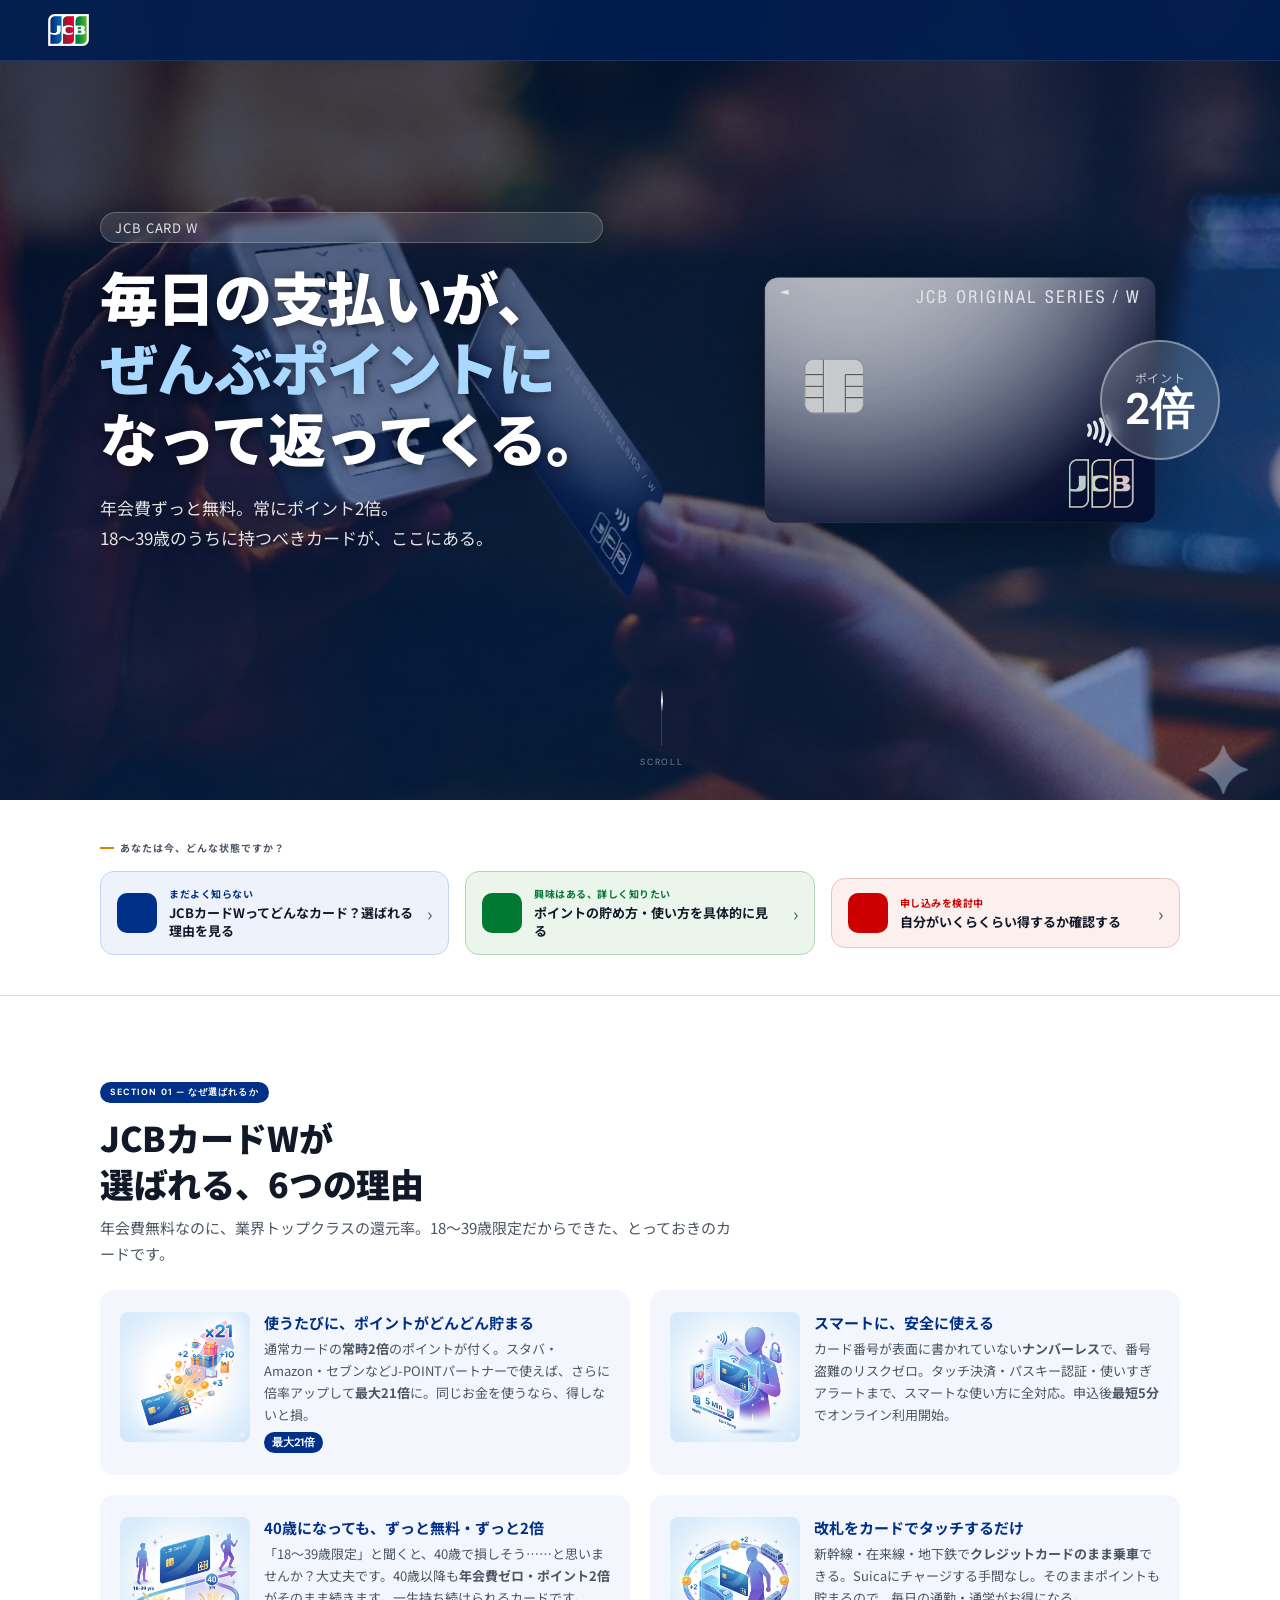
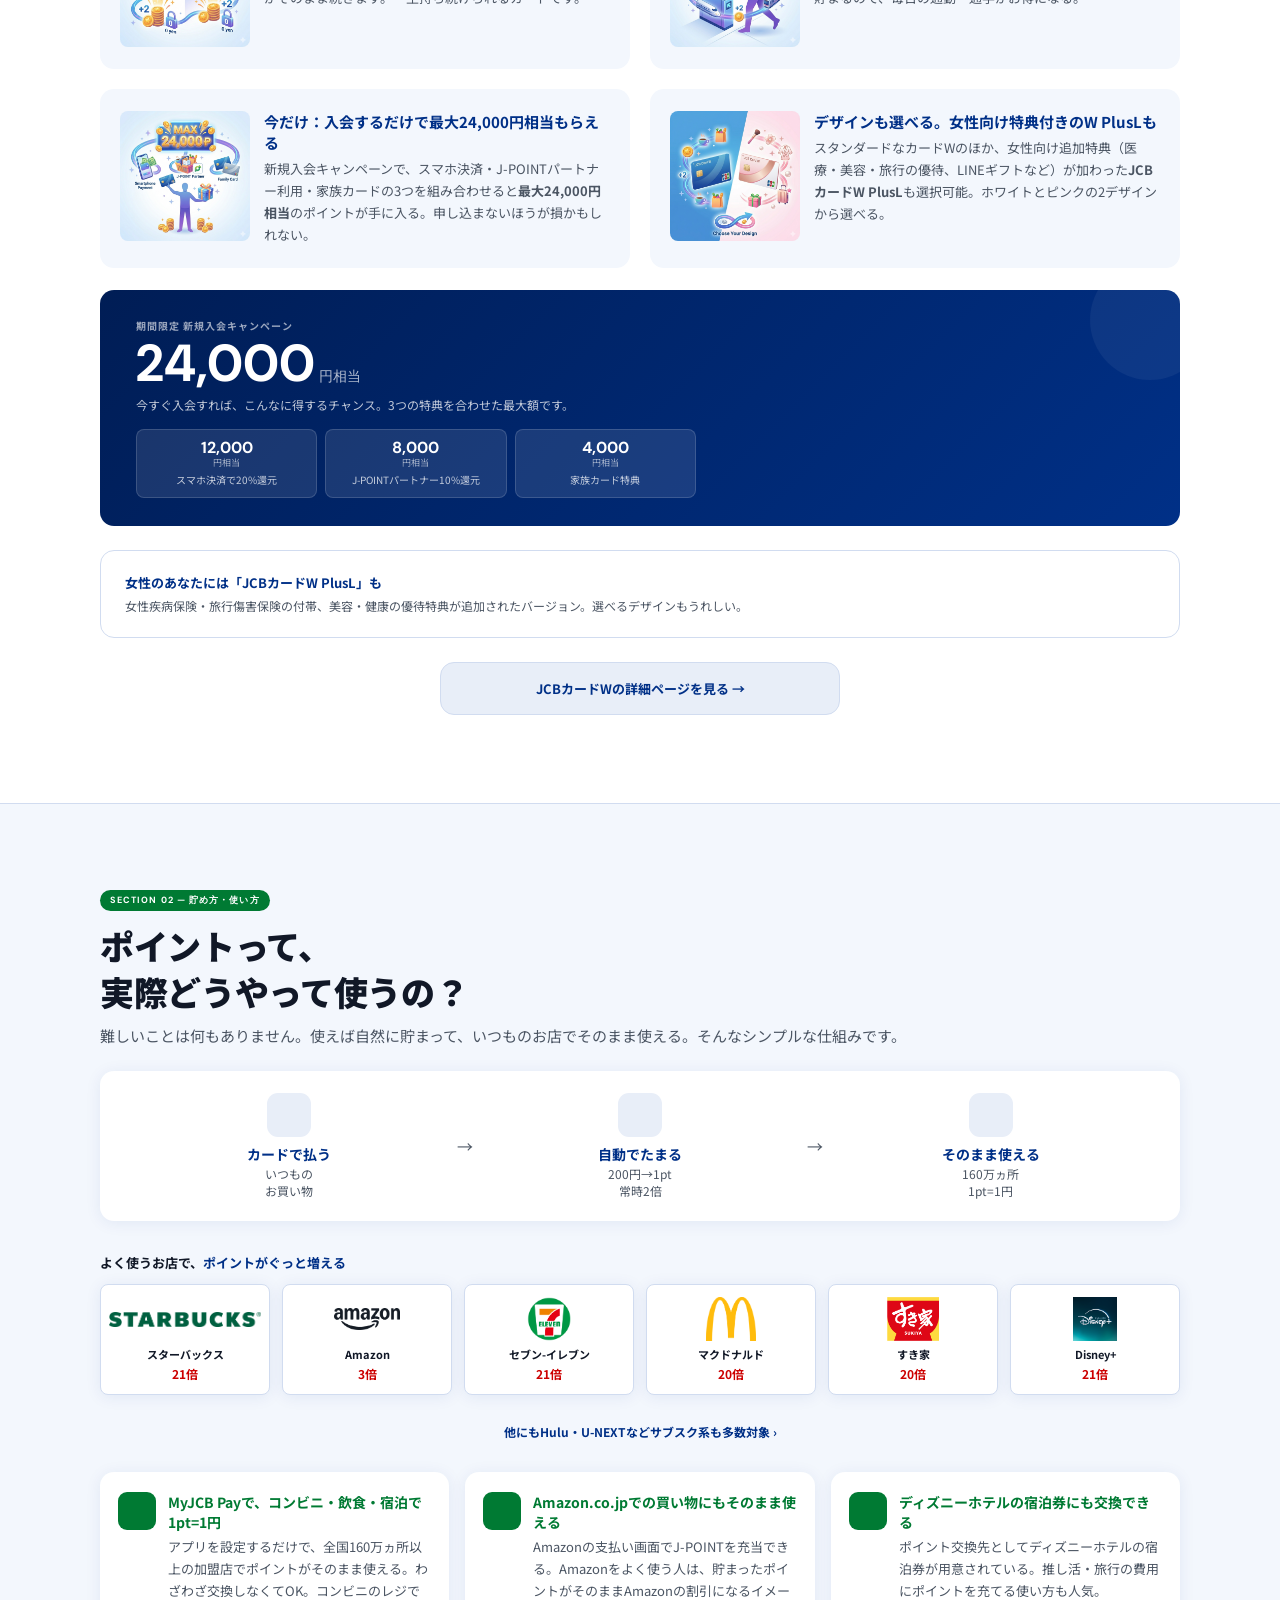
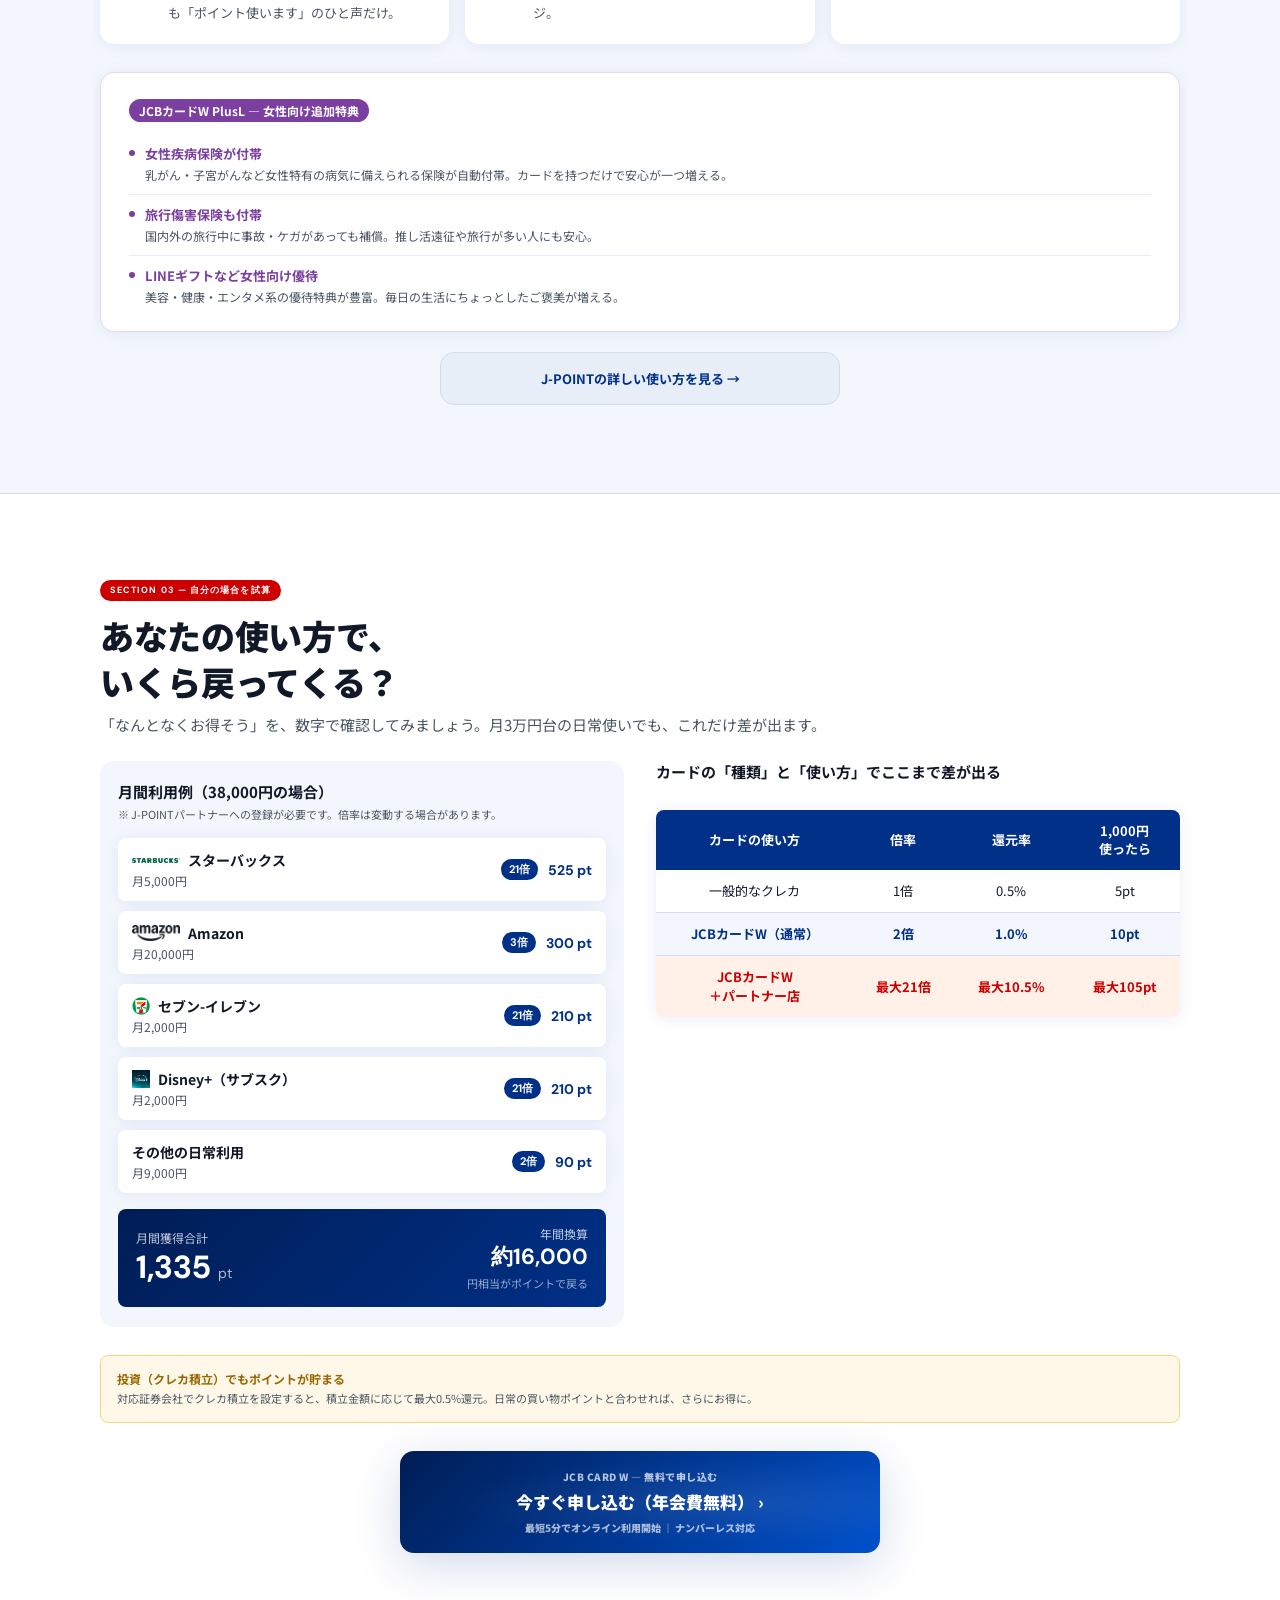
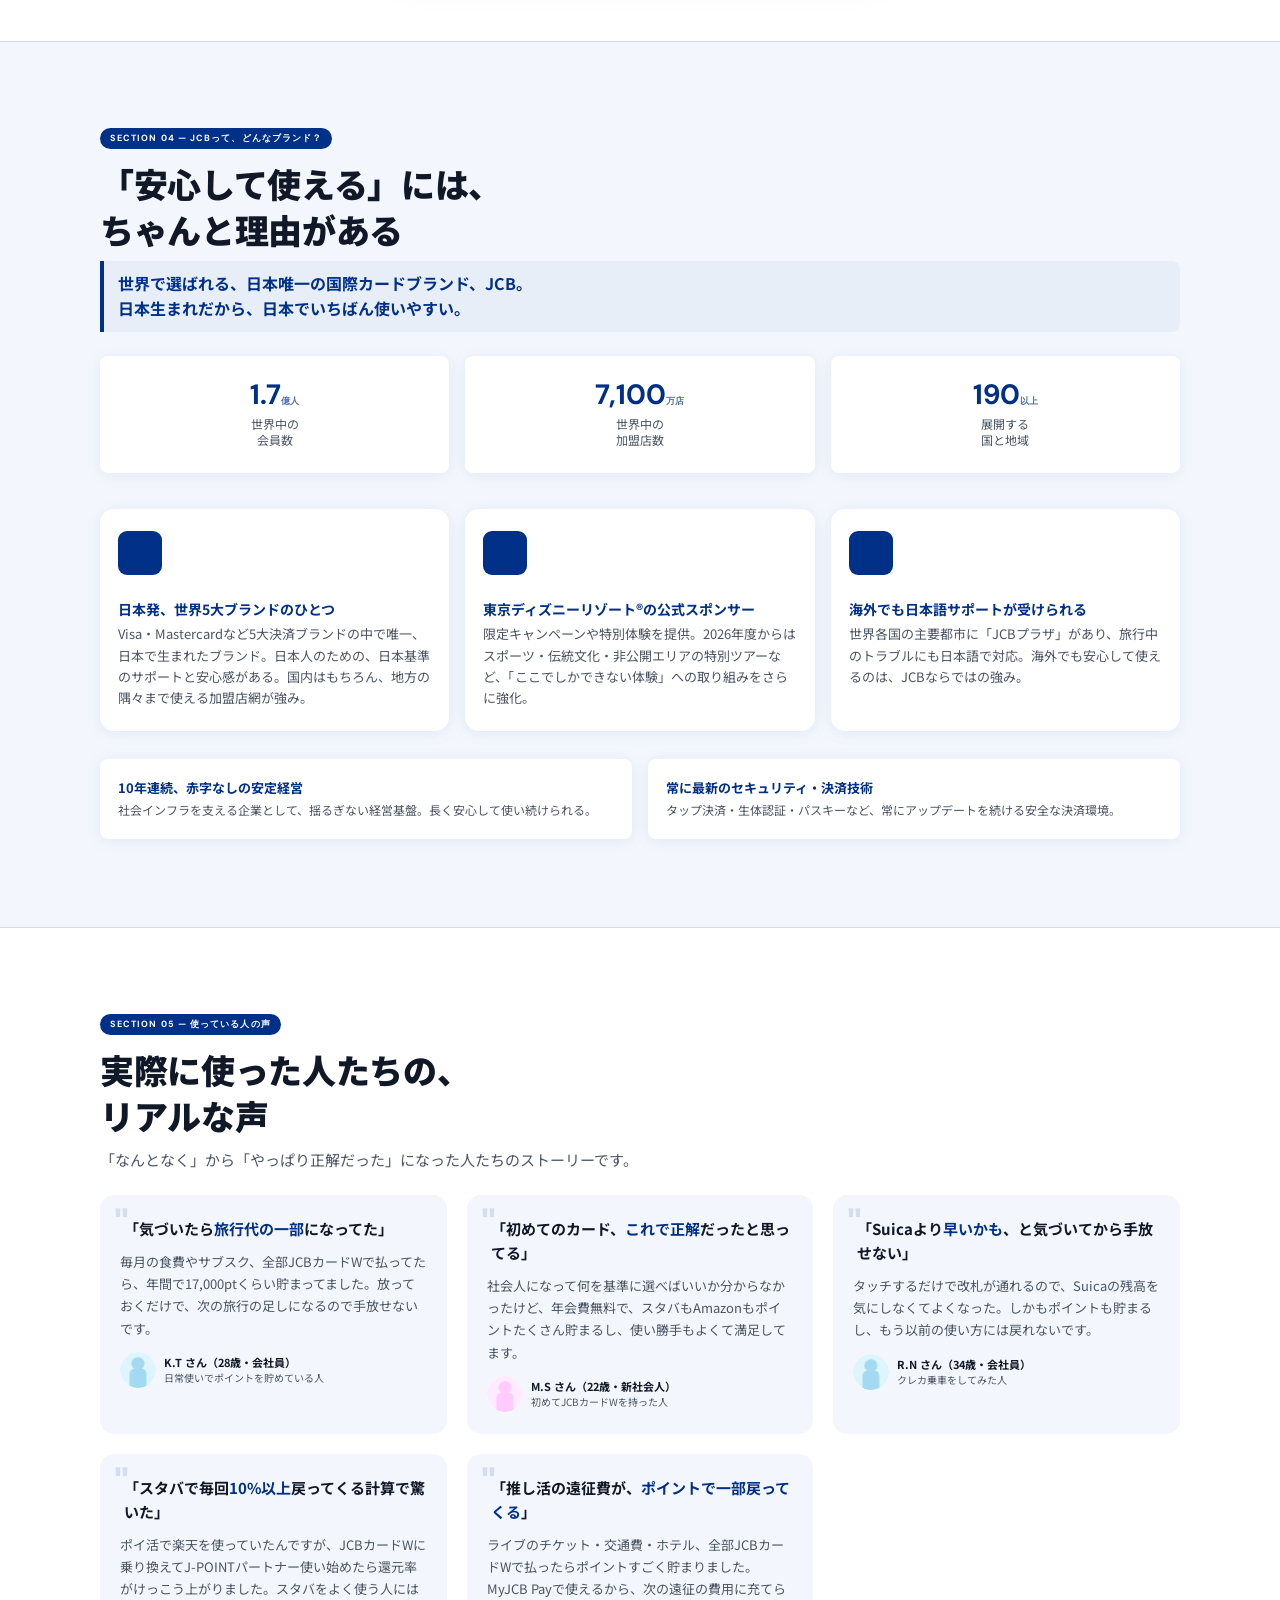
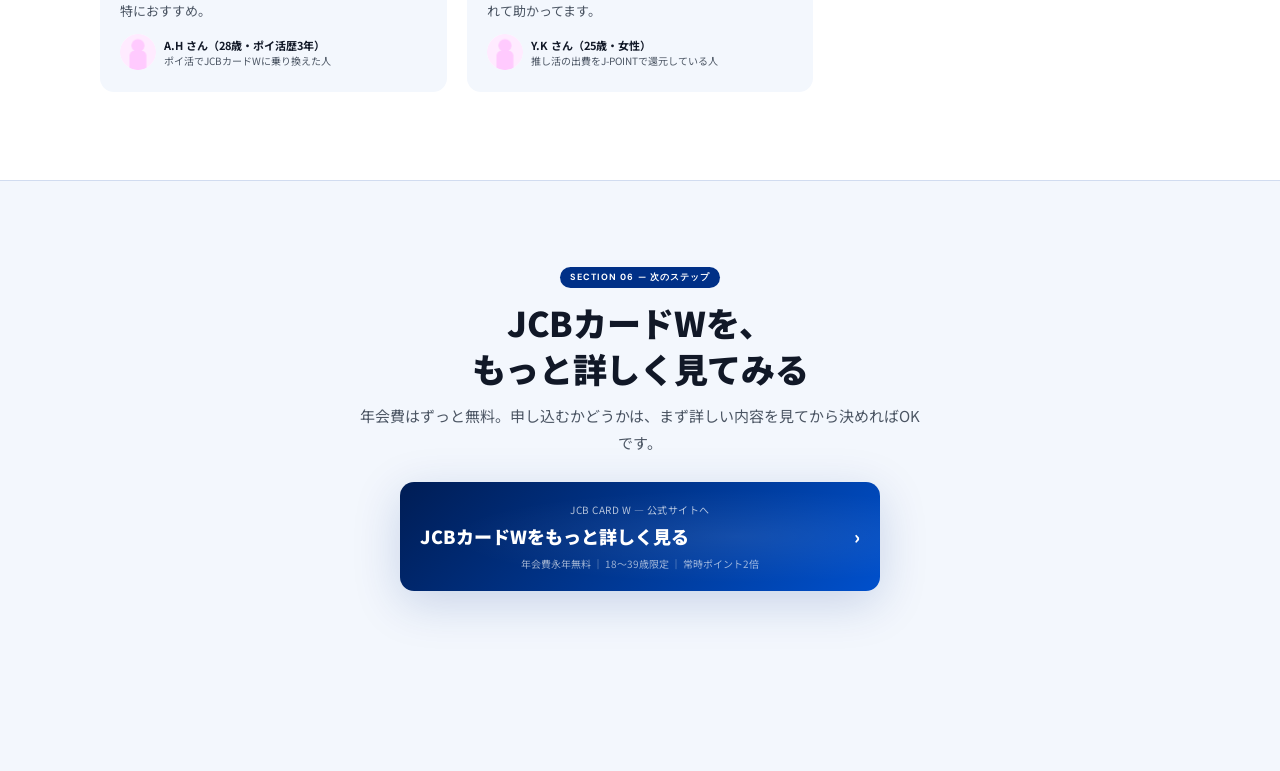
==== card_w_awareness/index.html @ 45858c0d "Add card_w_awareness LP: 認知用LPモック初回追加 - ヒーロー全幅表示・スクロールアニメーション - 2ndビューPC横並び3ボタン - 理由グリッド・バリューカード・声セク" ====
<!DOCTYPE html>
<html lang="ja">
<head>
<meta charset="UTF-8">
<meta name="viewport" content="width=device-width, initial-scale=1.0">
<title>JCBカードW — 認知用LP モック</title>
<link rel="preconnect" href="https://fonts.googleapis.com">
<link href="https://fonts.googleapis.com/css2?family=Noto+Sans+JP:wght@400;500;700;900&family=DM+Sans:wght@400;600;700&display=swap" rel="stylesheet">
<link rel="stylesheet" href="css/style.css">
</head>
<body>
<div class="lp">

  <!-- JCBロゴ -->
  <div class="logo">
    <img src="images/JCB_logo.svg.png" alt="JCB" class="logo-img">
  </div>

  <!-- ══════════════════════════════════════════
       § ① ヒーロー
  ══════════════════════════════════════════ -->
  <section class="hero" id="top">
    <div class="hero-bg"></div>
    <div class="hero-card-deco">
      <img src="images/card_w.png" alt="JCBカードW">
    </div>
    <div class="hero-badge">
      <div class="badge-sm">ポイント</div>
      <div class="badge-big">2倍</div>
    </div>
    <div class="hero-content">
      <div class="hero-tag">JCB CARD W</div>
      <h1 class="hero-h1">毎日の支払いが、<br><em>ぜんぶポイントに</em><br>なって返ってくる。</h1>
      <p class="hero-sub">年会費ずっと無料。常にポイント2倍。<br>18〜39歳のうちに持つべきカードが、ここにある。</p>
    </div>
    <div class="hero-scroll">SCROLL</div>
  </section>

  <!-- ══════════════════════════════════════════
       § ①' 2ndビュー（FV直下分岐）
  ══════════════════════════════════════════ -->
  <section class="second-view" id="section-2nd">
    <div class="sv-lead">あなたは今、どんな状態ですか？</div>

    <a href="#section-brand" class="fb fb1">
      <div class="fb-ico"></div>
      <div class="fb-body">
        <div class="fb-layer">まだよく知らない</div>
        <div class="fb-copy">JCBカードWってどんなカード？選ばれる理由を見る</div>
      </div>
      <div class="fb-arr">›</div>
    </a>
    <a href="#section-value" class="fb fb2">
      <div class="fb-ico"></div>
      <div class="fb-body">
        <div class="fb-layer">興味はある、詳しく知りたい</div>
        <div class="fb-copy">ポイントの貯め方・使い方を具体的に見る</div>
      </div>
      <div class="fb-arr">›</div>
    </a>
    <a href="#section-sim" class="fb fb3">
      <div class="fb-ico"></div>
      <div class="fb-body">
        <div class="fb-layer">申し込みを検討中</div>
        <div class="fb-copy">自分がいくらくらい得するか確認する</div>
      </div>
      <div class="fb-arr">›</div>
    </a>
  </section>

  <!-- ══════════════════════════════════════════
       § ② 認知層：6つの理由
  ══════════════════════════════════════════ -->
  <section class="reasons reveal" id="section-brand">
    <div class="sec-tag navy">SECTION 01 — なぜ選ばれるか</div>
    <h2 class="sec-h2">JCBカードWが<br>選ばれる、6つの理由</h2>
    <p class="sec-desc">年会費無料なのに、業界トップクラスの還元率。18〜39歳限定だからできた、とっておきのカードです。</p>

    <div class="reason-grid">

      <div class="reason-card">
        <img src="images/reason_1.png" alt="" class="reason-img">
        <div class="reason-body">
          <div class="reason-title">使うたびに、ポイントがどんどん貯まる</div>
          <div class="reason-text">通常カードの<strong>常時2倍</strong>のポイントが付く。スタバ・Amazon・セブンなどJ-POINTパートナーで使えば、さらに倍率アップして<strong>最大21倍</strong>に。同じお金を使うなら、得しないと損。</div>
          <div class="reason-badge">最大21倍</div>
        </div>
      </div>

      <div class="reason-card">
        <img src="images/reason_2.png" alt="" class="reason-img">
        <div class="reason-body">
          <div class="reason-title">スマートに、安全に使える</div>
          <div class="reason-text">カード番号が表面に書かれていない<strong>ナンバーレス</strong>で、番号盗難のリスクゼロ。タッチ決済・パスキー認証・使いすぎアラートまで、スマートな使い方に全対応。申込後<strong>最短5分</strong>でオンライン利用開始。</div>
        </div>
      </div>

      <div class="reason-card">
        <img src="images/reason_3.png" alt="" class="reason-img">
        <div class="reason-body">
          <div class="reason-title">40歳になっても、ずっと無料・ずっと2倍</div>
          <div class="reason-text">「18〜39歳限定」と聞くと、40歳で損しそう……と思いませんか？大丈夫です。40歳以降も<strong>年会費ゼロ・ポイント2倍</strong>がそのまま続きます。一生持ち続けられるカードです。</div>
        </div>
      </div>

      <div class="reason-card">
        <img src="images/reason_4.png" alt="" class="reason-img">
        <div class="reason-body">
          <div class="reason-title">改札をカードでタッチするだけ</div>
          <div class="reason-text">新幹線・在来線・地下鉄で<strong>クレジットカードのまま乗車</strong>できる。Suicaにチャージする手間なし。そのままポイントも貯まるので、毎日の通勤・通学がお得になる。</div>
        </div>
      </div>

      <div class="reason-card">
        <img src="images/reason_5.png" alt="" class="reason-img">
        <div class="reason-body">
          <div class="reason-title">今だけ：入会するだけで最大24,000円相当もらえる</div>
          <div class="reason-text">新規入会キャンペーンで、スマホ決済・J-POINTパートナー利用・家族カードの3つを組み合わせると<strong>最大24,000円相当</strong>のポイントが手に入る。申し込まないほうが損かもしれない。</div>
        </div>
      </div>

      <div class="reason-card">
        <img src="images/reason_6.png" alt="" class="reason-img">
        <div class="reason-body">
          <div class="reason-title">デザインも選べる。女性向け特典付きのW PlusLも</div>
          <div class="reason-text">スタンダードなカードWのほか、女性向け追加特典（医療・美容・旅行の優待、LINEギフトなど）が加わった<strong>JCBカードW PlusL</strong>も選択可能。ホワイトとピンクの2デザインから選べる。</div>
        </div>
      </div>

    </div>

    <!-- 入会キャンペーンハイライト -->
    <div class="campaign-bar reveal">
      <div class="campaign-label">期間限定 新規入会キャンペーン</div>
      <div class="campaign-num">24,000<span>円相当</span></div>
      <div class="campaign-text">今すぐ入会すれば、こんなに得するチャンス。3つの特典を合わせた最大額です。</div>
      <div class="campaign-cards-row">
        <div class="cc">
          <div class="cc-num">12,000</div>
          <div class="cc-unit">円相当</div>
          <div class="cc-label">スマホ決済で20%還元</div>
        </div>
        <div class="cc">
          <div class="cc-num">8,000</div>
          <div class="cc-unit">円相当</div>
          <div class="cc-label">J-POINTパートナー10%還元</div>
        </div>
        <div class="cc">
          <div class="cc-num">4,000</div>
          <div class="cc-unit">円相当</div>
          <div class="cc-label">家族カード特典</div>
        </div>
      </div>
    </div>

    <!-- PlusLバナー -->
    <div class="plusl-banner reveal">
      <div>
        <div class="plusl-title">女性のあなたには「JCBカードW PlusL」も</div>
        <div class="plusl-body">女性疾病保険・旅行傷害保険の付帯、美容・健康の優待特典が追加されたバージョン。選べるデザインもうれしい。</div>
      </div>
    </div>

    <a href="https://www.jcb.co.jp/promotion/ordercard/w/" class="sec-cta-link">
      JCBカードWの詳細ページを見る →
    </a>
  </section>

  <!-- ══════════════════════════════════════════
       § ③ 興味関心層：ポイントの貯め方・使い方
  ══════════════════════════════════════════ -->
  <section class="value reveal" id="section-value">
    <div class="sec-tag green">SECTION 02 — 貯め方・使い方</div>
    <h2 class="sec-h2">ポイントって、<br>実際どうやって使うの？</h2>
    <p class="sec-desc">難しいことは何もありません。使えば自然に貯まって、いつものお店でそのまま使える。そんなシンプルな仕組みです。</p>

    <!-- 貯まる仕組み -->
    <div class="earn-flow">
      <div class="ef-step">
        <div class="ef-ico"></div>
        <div class="ef-lbl">カードで払う</div>
        <div class="ef-sub">いつもの<br>お買い物</div>
      </div>
      <div class="ef-arr">→</div>
      <div class="ef-step">
        <div class="ef-ico"></div>
        <div class="ef-lbl">自動でたまる</div>
        <div class="ef-sub">200円→1pt<br>常時2倍</div>
      </div>
      <div class="ef-arr">→</div>
      <div class="ef-step">
        <div class="ef-ico"></div>
        <div class="ef-lbl">そのまま使える</div>
        <div class="ef-sub">160万ヵ所<br>1pt=1円</div>
      </div>
    </div>

    <!-- J-POINTパートナー -->
    <p class="partner-intro">よく使うお店で、<span>ポイントがぐっと増える</span></p>
    <div class="partner-grid">
      <div class="partner-chip">
        <div class="partner-ico"><img src="images/logo_starbucks.png" alt="スターバックス"></div>
        <div class="partner-name">スターバックス</div>
        <div class="partner-pt">21倍</div>
      </div>
      <div class="partner-chip">
        <div class="partner-ico"><img src="images/logo_amazon.png" alt="Amazon"></div>
        <div class="partner-name">Amazon</div>
        <div class="partner-pt">3倍</div>
      </div>
      <div class="partner-chip">
        <div class="partner-ico"><img src="images/logo_seveneleven.png" alt="セブン-イレブン"></div>
        <div class="partner-name">セブン-イレブン</div>
        <div class="partner-pt">21倍</div>
      </div>
      <div class="partner-chip">
        <div class="partner-ico"><img src="images/logo_mcdonalds.png" alt="マクドナルド"></div>
        <div class="partner-name">マクドナルド</div>
        <div class="partner-pt">20倍</div>
      </div>
      <div class="partner-chip">
        <div class="partner-ico"><img src="images/logo_sukiya.png" alt="すき家"></div>
        <div class="partner-name">すき家</div>
        <div class="partner-pt">20倍</div>
      </div>
      <div class="partner-chip">
        <div class="partner-ico"><img src="images/logo_disney_plus.jpg" alt="Disney+"></div>
        <div class="partner-name">Disney+</div>
        <div class="partner-pt">21倍</div>
      </div>
    </div>
    <p class="partner-more">他にもHulu・U-NEXTなどサブスク系も多数対象 ›</p>

    <!-- 使い方 -->
    <div class="use-cards">
      <div class="use-card">
        <div class="use-ico"></div>
        <div>
          <div class="use-title">MyJCB Payで、コンビニ・飲食・宿泊で1pt=1円</div>
          <div class="use-body">アプリを設定するだけで、全国160万ヵ所以上の加盟店でポイントがそのまま使える。わざわざ交換しなくてOK。コンビニのレジでも「ポイント使います」のひと声だけ。</div>
        </div>
      </div>
      <div class="use-card">
        <div class="use-ico"></div>
        <div>
          <div class="use-title">Amazon.co.jpでの買い物にもそのまま使える</div>
          <div class="use-body">Amazonの支払い画面でJ-POINTを充当できる。Amazonをよく使う人は、貯まったポイントがそのままAmazonの割引になるイメージ。</div>
        </div>
      </div>
      <div class="use-card">
        <div class="use-ico"></div>
        <div>
          <div class="use-title">ディズニーホテルの宿泊券にも交換できる</div>
          <div class="use-body">ポイント交換先としてディズニーホテルの宿泊券が用意されている。推し活・旅行の費用にポイントを充てる使い方も人気。</div>
        </div>
      </div>
    </div>

    <!-- 女性向け特典（PlusL） -->
    <div class="plusl-features">
      <div class="plusl-head">JCBカードW PlusL — 女性向け追加特典</div>
      <div class="plusl-item">
        <div class="pi-ico"></div>
        <div>
          <div class="pi-title">女性疾病保険が付帯</div>
          <div class="pi-body">乳がん・子宮がんなど女性特有の病気に備えられる保険が自動付帯。カードを持つだけで安心が一つ増える。</div>
        </div>
      </div>
      <div class="plusl-item">
        <div class="pi-ico"></div>
        <div>
          <div class="pi-title">旅行傷害保険も付帯</div>
          <div class="pi-body">国内外の旅行中に事故・ケガがあっても補償。推し活遠征や旅行が多い人にも安心。</div>
        </div>
      </div>
      <div class="plusl-item">
        <div class="pi-ico"></div>
        <div>
          <div class="pi-title">LINEギフトなど女性向け優待</div>
          <div class="pi-body">美容・健康・エンタメ系の優待特典が豊富。毎日の生活にちょっとしたご褒美が増える。</div>
        </div>
      </div>
    </div>

    <a href="https://www.jcb.co.jp/point/index.html" class="sec-cta-link" style="margin-top:20px">
      J-POINTの詳しい使い方を見る →
    </a>
  </section>

  <!-- ══════════════════════════════════════════
       § ④ 比較検討層：ポイントシミュレーター
  ══════════════════════════════════════════ -->
  <section class="sim-section reveal" id="section-sim">
    <div class="sec-tag red">SECTION 03 — 自分の場合を試算</div>
    <h2 class="sec-h2">あなたの使い方で、<br>いくら戻ってくる？</h2>
    <p class="sec-desc">「なんとなくお得そう」を、数字で確認してみましょう。月3万円台の日常使いでも、これだけ差が出ます。</p>

    <div class="sim-layout-row">
    <!-- シミュレーション例示 -->
    <div class="simulator">
      <div class="sim-title">月間利用例（38,000円の場合）</div>
      <div class="sim-note">※ J-POINTパートナーへの登録が必要です。倍率は変動する場合があります。</div>
      <div class="sim-rows">
        <div class="sim-row">
          <div class="sim-store">
            <div class="sim-store-name"><img src="images/logo_starbucks.png" alt="" class="sim-logo">スターバックス</div>
            <div class="sim-store-amount">月5,000円</div>
          </div>
          <div class="sim-multi">21倍</div>
          <div class="sim-pt">525 pt</div>
        </div>
        <div class="sim-row">
          <div class="sim-store">
            <div class="sim-store-name"><img src="images/logo_amazon.png" alt="" class="sim-logo">Amazon</div>
            <div class="sim-store-amount">月20,000円</div>
          </div>
          <div class="sim-multi">3倍</div>
          <div class="sim-pt">300 pt</div>
        </div>
        <div class="sim-row">
          <div class="sim-store">
            <div class="sim-store-name"><img src="images/logo_seveneleven.png" alt="" class="sim-logo">セブン-イレブン</div>
            <div class="sim-store-amount">月2,000円</div>
          </div>
          <div class="sim-multi">21倍</div>
          <div class="sim-pt">210 pt</div>
        </div>
        <div class="sim-row">
          <div class="sim-store">
            <div class="sim-store-name"><img src="images/logo_disney_plus.jpg" alt="" class="sim-logo">Disney+（サブスク）</div>
            <div class="sim-store-amount">月2,000円</div>
          </div>
          <div class="sim-multi">21倍</div>
          <div class="sim-pt">210 pt</div>
        </div>
        <div class="sim-row">
          <div class="sim-store">
            <div class="sim-store-name">その他の日常利用</div>
            <div class="sim-store-amount">月9,000円</div>
          </div>
          <div class="sim-multi">2倍</div>
          <div class="sim-pt">90 pt</div>
        </div>
      </div>
      <div class="sim-total">
        <div>
          <div class="sim-total-label">月間獲得合計</div>
          <div class="sim-total-num">1,335 <span style="font-size:14px;font-weight:400;opacity:.7">pt</span></div>
        </div>
        <div class="sim-total-right">
          <div class="sim-total-label">年間換算</div>
          <div style="font-family:var(--en);font-size:22px;font-weight:700;color:#fff;">約16,000</div>
          <div class="sim-total-sub">円相当がポイントで戻る</div>
        </div>
      </div>
    </div>

    <!-- ポイント比較表 -->
    <div class="sim-right-col">
    <p class="compare-title">カードの「種類」と「使い方」でここまで差が出る</p>
    <table class="compare-table">
      <thead>
        <tr>
          <th>カードの使い方</th>
          <th>倍率</th>
          <th>還元率</th>
          <th>1,000円<br>使ったら</th>
        </tr>
      </thead>
      <tbody>
        <tr>
          <td>一般的なクレカ</td>
          <td>1倍</td>
          <td>0.5%</td>
          <td>5pt</td>
        </tr>
        <tr class="highlight">
          <td>JCBカードW（通常）</td>
          <td>2倍</td>
          <td>1.0%</td>
          <td>10pt</td>
        </tr>
        <tr class="best">
          <td>JCBカードW<br>＋パートナー店</td>
          <td>最大21倍</td>
          <td>最大10.5%</td>
          <td>最大105pt</td>
        </tr>
      </tbody>
    </table>

    </div><!-- /sim-right-col -->
    </div><!-- /sim-layout-row -->

    <!-- 積立メモ -->
    <div class="tsumitate-note">
      <div>
        <div class="ts-title">投資（クレカ積立）でもポイントが貯まる</div>
        <div class="ts-body">対応証券会社でクレカ積立を設定すると、積立金額に応じて最大0.5%還元。日常の買い物ポイントと合わせれば、さらにお得に。</div>
      </div>
    </div>

    <!-- 比較検討層のみ直接申込ボタン -->
    <a href="https://www.jcb.co.jp/promotion/ordercard/w/" class="apply-btn">
      <div class="apply-btn-sub">JCB CARD W — 無料で申し込む</div>
      <div class="apply-btn-main">
        <span>今すぐ申し込む（年会費無料）</span>
        <span>›</span>
      </div>
      <div class="apply-btn-note">最短5分でオンライン利用開始 ｜ ナンバーレス対応</div>
    </a>
  </section>

  <!-- ══════════════════════════════════════════
       § ⑤ JCBブランド訴求
  ══════════════════════════════════════════ -->
  <section class="brand reveal" id="section-brand-jcb">
    <div class="sec-tag navy">SECTION 04 — JCBって、どんなブランド？</div>
    <h2 class="sec-h2">「安心して使える」には、<br>ちゃんと理由がある</h2>

    <div class="brand-catch">
      世界で選ばれる、日本唯一の国際カードブランド、JCB。<br>日本生まれだから、日本でいちばん使いやすい。
    </div>

    <!-- 数字3点 -->
    <div class="stats-grid">
      <div class="stat">
        <div class="stat-num">1.7<span class="stat-unit">億人</span></div>
        <div class="stat-lbl">世界中の<br>会員数</div>
      </div>
      <div class="stat">
        <div class="stat-num">7,100<span class="stat-unit">万店</span></div>
        <div class="stat-lbl">世界中の<br>加盟店数</div>
      </div>
      <div class="stat">
        <div class="stat-num">190<span class="stat-unit">以上</span></div>
        <div class="stat-lbl">展開する<br>国と地域</div>
      </div>
    </div>

    <!-- 3つの特長 -->
    <div class="brand-features">
      <div class="bf">
        <div class="bf-ico"></div>
        <div>
          <div class="bf-title">日本発、世界5大ブランドのひとつ</div>
          <div class="bf-body">Visa・Mastercardなど5大決済ブランドの中で唯一、日本で生まれたブランド。日本人のための、日本基準のサポートと安心感がある。国内はもちろん、地方の隅々まで使える加盟店網が強み。</div>
        </div>
      </div>
      <div class="bf">
        <div class="bf-ico"></div>
        <div>
          <div class="bf-title">東京ディズニーリゾート®の公式スポンサー</div>
          <div class="bf-body">限定キャンペーンや特別体験を提供。2026年度からはスポーツ・伝統文化・非公開エリアの特別ツアーなど、「ここでしかできない体験」への取り組みをさらに強化。</div>
        </div>
      </div>
      <div class="bf">
        <div class="bf-ico"></div>
        <div>
          <div class="bf-title">海外でも日本語サポートが受けられる</div>
          <div class="bf-body">世界各国の主要都市に「JCBプラザ」があり、旅行中のトラブルにも日本語で対応。海外でも安心して使えるのは、JCBならではの強み。</div>
        </div>
      </div>
    </div>

    <!-- 企業姿勢 -->
    <div class="trust-grid">
      <div class="trust-item">
        <div class="trust-title">10年連続、赤字なしの安定経営</div>
        <div class="trust-body">社会インフラを支える企業として、揺るぎない経営基盤。長く安心して使い続けられる。</div>
      </div>
      <div class="trust-item">
        <div class="trust-title">常に最新のセキュリティ・決済技術</div>
        <div class="trust-body">タップ決済・生体認証・パスキーなど、常にアップデートを続ける安全な決済環境。</div>
      </div>
    </div>
  </section>

  <!-- ══════════════════════════════════════════
       § ⑥ 利用者の声
  ══════════════════════════════════════════ -->
  <section class="voices reveal" id="section-voice">
    <div class="sec-tag navy">SECTION 05 — 使っている人の声</div>
    <h2 class="sec-h2">実際に使った人たちの、<br>リアルな声</h2>
    <p class="sec-desc">「なんとなく」から「やっぱり正解だった」になった人たちのストーリーです。</p>

    <div class="voice-list">

      <div class="voice-card">
        <div class="voice-quote">「気づいたら<em>旅行代の一部</em>になってた」</div>
        <div class="voice-body">毎月の食費やサブスク、全部JCBカードWで払ってたら、年間で17,000ptくらい貯まってました。放っておくだけで、次の旅行の足しになるので手放せないです。</div>
        <div class="voice-meta">
          <img src="images/icon_man.png" alt="" class="voice-avatar">
          <div>
            <div class="voice-name">K.T さん（28歳・会社員）</div>
            <div class="voice-attr">日常使いでポイントを貯めている人</div>
          </div>
        </div>
      </div>

      <div class="voice-card">
        <div class="voice-quote">「初めてのカード、<em>これで正解</em>だったと思ってる」</div>
        <div class="voice-body">社会人になって何を基準に選べばいいか分からなかったけど、年会費無料で、スタバもAmazonもポイントたくさん貯まるし、使い勝手もよくて満足してます。</div>
        <div class="voice-meta">
          <img src="images/icon_lady.png" alt="" class="voice-avatar">
          <div>
            <div class="voice-name">M.S さん（22歳・新社会人）</div>
            <div class="voice-attr">初めてJCBカードWを持った人</div>
          </div>
        </div>
      </div>

      <div class="voice-card">
        <div class="voice-quote">「Suicaより<em>早いかも</em>、と気づいてから手放せない」</div>
        <div class="voice-body">タッチするだけで改札が通れるので、Suicaの残高を気にしなくてよくなった。しかもポイントも貯まるし、もう以前の使い方には戻れないです。</div>
        <div class="voice-meta">
          <img src="images/icon_man.png" alt="" class="voice-avatar">
          <div>
            <div class="voice-name">R.N さん（34歳・会社員）</div>
            <div class="voice-attr">クレカ乗車をしてみた人</div>
          </div>
        </div>
      </div>

      <div class="voice-card">
        <div class="voice-quote">「スタバで毎回<em>10%以上</em>戻ってくる計算で驚いた」</div>
        <div class="voice-body">ポイ活で楽天を使っていたんですが、JCBカードWに乗り換えてJ-POINTパートナー使い始めたら還元率がけっこう上がりました。スタバをよく使う人には特におすすめ。</div>
        <div class="voice-meta">
          <img src="images/icon_lady.png" alt="" class="voice-avatar">
          <div>
            <div class="voice-name">A.H さん（28歳・ポイ活歴3年）</div>
            <div class="voice-attr">ポイ活でJCBカードWに乗り換えた人</div>
          </div>
        </div>
      </div>

      <div class="voice-card">
        <div class="voice-quote">「推し活の遠征費が、<em>ポイントで一部戻ってくる</em>」</div>
        <div class="voice-body">ライブのチケット・交通費・ホテル、全部JCBカードWで払ったらポイントすごく貯まりました。MyJCB Payで使えるから、次の遠征の費用に充てられて助かってます。</div>
        <div class="voice-meta">
          <img src="images/icon_lady.png" alt="" class="voice-avatar">
          <div>
            <div class="voice-name">Y.K さん（25歳・女性）</div>
            <div class="voice-attr">推し活の出費をJ-POINTで還元している人</div>
          </div>
        </div>
      </div>

    </div>
  </section>

  <!-- ══════════════════════════════════════════
       § ⑦ ネクストアクション
  ══════════════════════════════════════════ -->
  <section class="next" id="section-cta">
    <div class="sec-tag navy">SECTION 06 — 次のステップ</div>
    <h2 class="sec-h2" style="margin-bottom:10px">JCBカードWを、<br>もっと詳しく見てみる</h2>
    <p class="next-lead">年会費はずっと無料。申し込むかどうかは、まず詳しい内容を見てから決めればOKです。</p>
    <a href="https://www.jcb.co.jp/promotion/ordercard/w/" class="next-btn">
      <div class="next-btn-sub">JCB CARD W — 公式サイトへ</div>
      <div class="next-btn-main">
        <span>JCBカードWをもっと詳しく見る</span>
        <span>›</span>
      </div>
      <div class="next-btn-note">年会費永年無料 ｜ 18〜39歳限定 ｜ 常時ポイント2倍</div>
    </a>
  </section>

</div><!-- /lp -->

<!-- フローティングCTA -->
<div class="fcta" id="fcta">
  <div class="fcta-lbl">年会費永年無料 ｜ 常時ポイント2倍</div>
  <a href="https://www.jcb.co.jp/promotion/ordercard/w/" class="fcta-btn">
    JCBカードW　詳しく見る →
  </a>
</div>

<script>
// フローティングCTA
const fcta = document.getElementById('fcta');
window.addEventListener('scroll', () => {
  const pct = window.scrollY / (document.documentElement.scrollHeight - window.innerHeight);
  fcta.classList.toggle('show', pct > 0.12);
}, { passive: true });

// Intersection Observer（reveal）
const observer = new IntersectionObserver(entries => {
  entries.forEach(e => {
    if (e.isIntersecting) {
      e.target.classList.add('in');
      observer.unobserve(e.target);
    }
  });
}, { threshold: 0.08 });
document.querySelectorAll('.reveal').forEach(el => observer.observe(el));

// 2ndビュー計測ログ（モック確認用）
const evtMap = { 'section-brand': 'click_2nd_brand', 'section-value': 'click_2nd_value', 'section-sim': 'click_2nd_sim' };
document.querySelectorAll('.fb').forEach(btn => {
  btn.addEventListener('click', () => {
    const href = btn.getAttribute('href').replace('#', '');
    console.log('[GA4]', evtMap[href] || href, '| card=W');
  });
});
</script>
</body>
</html>
---- card_w_awareness/css/style.css ----
/* ═══════════════════════════════════════════
   リセット・変数
═══════════════════════════════════════════ */
*, *::before, *::after { box-sizing: border-box; margin: 0; padding: 0; }
:root {
  --navy:  #003087;
  --navy2: #001d55;
  --blue:  #0050cc;
  --red:   #CC0000;
  --green: #007A33;
  --white: #FFFFFF;
  --bg:    #F3F7FD;
  --bg2:   #E8EEF8;
  --text:  #111827;
  --sub:   #4B5563;
  --light: #9CA3AF;
  --bdr:   #D1DCF0;
  --gold:  #D4860A;
  --r:     14px;
  --rsm:   8px;
  --sh:    0 2px 16px rgba(0,48,135,.08);
  --shmd:  0 6px 28px rgba(0,48,135,.13);
  --shlg:  0 12px 48px rgba(0,48,135,.18);
  --max:   430px;
  --ja:    'Noto Sans JP', sans-serif;
  --en:    'DM Sans', sans-serif;
}
html { scroll-behavior: smooth; font-size: 16px; }
body {
  font-family: var(--ja);
  background: #d8e4f4;
  display: flex; flex-direction: column; align-items: center;
  color: var(--text); min-height: 100vh;
}
.lp {
  width: 100%; max-width: var(--max);
  background: var(--white); min-height: 100vh;
  position: relative; overflow-x: hidden;
}
img { display: block; max-width: 100%; }
a { color: inherit; text-decoration: none; }

/* ═══════════════════════════════════════════
   JCBロゴ
═══════════════════════════════════════════ */
.logo {
  position: absolute; top: 18px; left: 20px; z-index: 20;
  display: flex; gap: 3px;
}
.logo-img {
  height: 28px; width: auto;
}

/* ═══════════════════════════════════════════
   § ヒーロー
═══════════════════════════════════════════ */
.hero {
  position: relative; aspect-ratio: 1264 / 842; min-height: 360px;
  display: flex; flex-direction: column; justify-content: flex-end;
  overflow: hidden;
}
.hero-bg {
  position: absolute; inset: 0;
  background: url('../images/kv_bg.png') center center / cover no-repeat;
}
/* 暗めのグラデーションオーバーレイで文字可読性を確保 */
.hero-bg::before {
  content: '';
  position: absolute; inset: 0;
  background: linear-gradient(
    155deg,
    rgba(0, 12, 40, .72) 0%,
    rgba(0, 25, 72, .62) 35%,
    rgba(0, 45, 110, .48) 65%,
    rgba(0, 60, 140, .30) 100%
  );
}
/* ×2バッジ */
.hero-badge {
  position: absolute; top: 24%; right: 52px;
  width: 68px; height: 68px; border-radius: 50%;
  background: rgba(255,255,255,.18);
  border: 2px solid rgba(255,255,255,.36);
  backdrop-filter: blur(8px);
  display: flex; flex-direction: column; align-items: center; justify-content: center;
  gap: 1px;
  z-index: 3;
}
.badge-big { font-family: var(--en); font-size: 26px; font-weight: 700; color: #fff; line-height: 1; }
.badge-sm  { font-size: 9px; color: rgba(255,255,255,.7); letter-spacing: .05em; }

/* カード装飾 */
.hero-card-deco {
  position: absolute; top: 50%; left: 50%;
  transform: translate(-50%, -60%);
  width: 260px;
  opacity: .92;
  pointer-events: none;
  filter: drop-shadow(0 10px 32px rgba(0,0,0,.45));
  z-index: 2;
}
.hero-card-deco img {
  width: 100%; border-radius: 12px; display: block;
}

.hero-content {
  position: relative; z-index: 2;
  padding: 0 24px 36px;
}
.hero-tag {
  display: inline-block;
  background: rgba(255,255,255,.13);
  border: 1px solid rgba(255,255,255,.22);
  border-radius: 20px; padding: 5px 14px;
  font-size: 11px; color: rgba(255,255,255,.85);
  letter-spacing: .07em; margin-bottom: 14px;
  backdrop-filter: blur(4px);
}
.hero-h1 {
  font-size: 30px; font-weight: 900;
  color: #fff; line-height: 1.28; letter-spacing: -.02em;
  margin-bottom: 12px;
  text-shadow: 0 2px 12px rgba(0,0,0,.5);
  animation: fadeUp .8s .15s both;
}
.hero-h1 em { font-style: normal; color: #a8d8ff; }
.hero-sub {
  font-size: 14px; color: rgba(255,255,255,.88);
  line-height: 1.75; margin-bottom: 28px;
  text-shadow: 0 1px 6px rgba(0,0,0,.4);
  animation: fadeUp .8s .35s both;
}
.hero-scroll {
  position: absolute; bottom: 28px; left: 50%;
  transform: translateX(-50%);
  display: flex; flex-direction: column; align-items: center; gap: 10px;
  color: rgba(255,255,255,.45); font-family: var(--en);
  font-size: 9px; letter-spacing: .2em;
  z-index: 3;
  animation: fadeUp .8s .55s both;
}
/* トラック（静止ライン） */
.hero-scroll::before {
  content: ''; display: block;
  width: 1px; height: 56px;
  background: rgba(255,255,255,.14);
}
/* 流れ落ちるビーム */
.hero-scroll::after {
  content: '';
  position: absolute; top: 0; left: 50%;
  width: 2px; height: 22px;
  margin-left: -1px;
  background: linear-gradient(
    to bottom,
    transparent,
    rgba(255,255,255,.95) 50%,
    transparent
  );
  border-radius: 1px;
  animation: scrollBeam 2s cubic-bezier(0.4, 0, 0.2, 1) infinite;
}
@keyframes scrollBeam {
  0%   { transform: translateY(-12px); opacity: 0; }
  10%  { opacity: 1; }
  90%  { opacity: 1; }
  100% { transform: translateY(56px); opacity: 0; }
}

/* ═══════════════════════════════════════════
   § 2ndビュー（FV直下分岐）
═══════════════════════════════════════════ */
.second-view {
  background: var(--white);
  padding: 26px 20px 28px;
  border-bottom: 1px solid var(--bdr);
}
.sv-lead {
  font-size: 10px; font-weight: 700;
  color: var(--sub); letter-spacing: .1em;
  margin-bottom: 8px;
  display: flex; align-items: center; gap: 6px;
}
.sv-lead::before {
  content: ''; display: block; width: 14px; height: 2px; background: var(--gold);
}
.sv-title {
  font-size: 16px; font-weight: 700;
  color: var(--text); line-height: 1.5; margin-bottom: 18px;
}
.fb {
  display: flex; align-items: center; gap: 12px;
  padding: 14px 16px; border-radius: var(--r);
  text-decoration: none; margin-bottom: 10px;
  border: 1.5px solid transparent;
  transition: transform .15s, box-shadow .15s;
}
.fb:hover { transform: translateY(-1px); box-shadow: var(--shmd); }
.fb:active { transform: scale(.985); }
.fb1 { background: #EEF3FB; border-color: #C4D4EE; }
.fb2 { background: #EBF5EC; border-color: #B4D4BA; }
.fb3 { background: #FBF0EE; border-color: #E8C4BC; }
.fb-ico {
  width: 40px; height: 40px; border-radius: 10px;
  display: flex; align-items: center; justify-content: center;
  flex-shrink: 0;
}
.fb1 .fb-ico { background: var(--navy); }
.fb2 .fb-ico { background: var(--green); }
.fb3 .fb-ico { background: var(--red); }
.fb-body { flex: 1; }
.fb-layer { font-size: 10px; font-weight: 700; letter-spacing: .05em; margin-bottom: 3px; }
.fb1 .fb-layer { color: var(--navy); }
.fb2 .fb-layer { color: var(--green); }
.fb3 .fb-layer { color: var(--red); }
.fb-copy { font-size: 13px; font-weight: 700; color: var(--text); line-height: 1.4; }
.fb-arr  { font-size: 18px; color: var(--sub); flex-shrink: 0; }

/* ═══════════════════════════════════════════
   共通セクション要素
═══════════════════════════════════════════ */
.sec-tag {
  display: inline-flex; align-items: center; gap: 6px;
  font-family: var(--en); font-size: 9px; font-weight: 700;
  letter-spacing: .12em; padding: 4px 10px;
  border-radius: 20px; color: #fff; margin-bottom: 12px;
}
.sec-tag.navy { background: var(--navy); }
.sec-tag.green { background: var(--green); }
.sec-tag.red { background: var(--red); }

.sec-h2 {
  font-size: 22px; font-weight: 900;
  line-height: 1.35; letter-spacing: -.01em;
  margin-bottom: 8px;
}
.sec-desc {
  font-size: 13px; color: var(--sub);
  line-height: 1.75; margin-bottom: 22px;
}

/* ═══════════════════════════════════════════
   § 認知層：なぜ選ばれるか（6つの理由）
═══════════════════════════════════════════ */
.reasons {
  padding: 48px 24px 52px;
  background: var(--white);
  border-bottom: 1px solid var(--bdr);
}
.reason-grid {
  display: flex; flex-direction: column; gap: 14px;
}
.reason-card {
  display: flex; flex-direction: row; gap: 14px; align-items: flex-start;
  padding: 18px 16px;
  background: var(--bg);
  border-radius: var(--r);
  transition: box-shadow .15s;
}
.reason-card:hover { box-shadow: var(--shmd); }
.reason-img {
  width: 100px; height: 100px; object-fit: cover;
  border-radius: var(--rsm); flex-shrink: 0;
}
.reason-body { flex: 1; }
.reason-title { font-size: 14px; font-weight: 700; color: var(--navy); margin-bottom: 5px; line-height: 1.4; }
.reason-text  { font-size: 12px; color: var(--sub); line-height: 1.7; }
.reason-badge {
  display: inline-flex; align-items: center;
  background: var(--navy); color: #fff;
  font-family: var(--en); font-size: 11px; font-weight: 700;
  padding: 3px 8px; border-radius: 20px; margin-top: 6px;
}

/* キャンペーンハイライト */
.campaign-bar {
  margin: 22px 0 0;
  background: linear-gradient(135deg, var(--navy2) 0%, var(--navy) 100%);
  border-radius: var(--r);
  padding: 18px 20px;
  color: #fff;
  position: relative; overflow: hidden;
}
.campaign-bar::before {
  content: '';
  position: absolute; top: -30px; right: -30px;
  width: 120px; height: 120px; border-radius: 50%;
  background: rgba(255,255,255,.05);
}
.campaign-label {
  font-size: 10px; font-weight: 700; letter-spacing: .1em;
  color: rgba(255,255,255,.6); margin-bottom: 4px;
}
.campaign-num {
  font-family: var(--en); font-size: 38px; font-weight: 700;
  color: #fff; line-height: 1;
}
.campaign-num span { font-size: 14px; font-weight: 400; opacity: .7; margin-left: 4px; }
.campaign-text { font-size: 12px; color: rgba(255,255,255,.75); margin-top: 6px; line-height: 1.6; }
.campaign-cards-row {
  display: grid; grid-template-columns: 1fr 1fr 1fr;
  gap: 8px; margin-top: 14px;
}
.cc {
  background: rgba(255,255,255,.1);
  border: 1px solid rgba(255,255,255,.15);
  border-radius: var(--rsm);
  padding: 10px 8px;
  text-align: center;
}
.cc-num { font-family: var(--en); font-size: 16px; font-weight: 700; color: #fff; line-height: 1; }
.cc-unit { font-size: 9px; color: rgba(255,255,255,.6); }
.cc-label { font-size: 10px; color: rgba(255,255,255,.75); margin-top: 4px; line-height: 1.4; }

/* PlusLバナー */
.plusl-banner {
  margin-top: 16px;
  border: 1.5px solid var(--bdr);
  border-radius: var(--r);
  padding: 16px;
  display: flex; gap: 12px; align-items: center;
}
.plusl-title { font-size: 13px; font-weight: 700; color: var(--navy); margin-bottom: 4px; }
.plusl-body  { font-size: 12px; color: var(--sub); line-height: 1.6; }

/* このセクションのCTA */
.sec-cta-link {
  display: block; width: 100%; margin-top: 24px;
  padding: 16px 20px; border-radius: var(--r);
  background: var(--bg2);
  border: 1.5px solid var(--bdr);
  font-size: 13px; font-weight: 700; color: var(--navy);
  text-align: center;
  transition: background .15s, box-shadow .15s;
}
.sec-cta-link:hover { background: var(--bdr); box-shadow: var(--sh); }

/* ═══════════════════════════════════════════
   § 興味関心層：ポイントの貯め方・使い方
═══════════════════════════════════════════ */
.value {
  padding: 48px 24px 52px;
  background: var(--bg);
  border-bottom: 1px solid var(--bdr);
}

/* 貯め方フロー */
.earn-flow {
  display: flex; align-items: center; gap: 6px;
  background: var(--white); border-radius: var(--r);
  padding: 18px 12px; margin-bottom: 22px;
  box-shadow: var(--sh);
}
.ef-step { flex: 1; text-align: center; }
.ef-ico {
  width: 44px; height: 44px; background: var(--bg2); border-radius: 11px;
  margin: 0 auto 7px;
}
.ef-lbl { font-size: 12px; font-weight: 700; color: var(--navy); }
.ef-sub { font-size: 10px; color: var(--sub); margin-top: 2px; line-height: 1.4; }
.ef-arr { font-size: 16px; color: var(--sub); flex-shrink: 0; }

/* パートナー店グリッド */
.partner-intro {
  font-size: 13px; font-weight: 700; color: var(--text);
  margin-bottom: 12px;
}
.partner-intro span { color: var(--navy); }
.partner-grid {
  display: grid; grid-template-columns: repeat(3,1fr); gap: 8px;
  margin-bottom: 14px;
}
.partner-chip {
  background: var(--white); border: 1.5px solid var(--bdr);
  border-radius: var(--rsm); padding: 10px 6px;
  text-align: center; box-shadow: var(--sh);
}
.partner-ico {
  height: 36px; margin-bottom: 6px;
  display: flex; align-items: center; justify-content: center;
}
.partner-ico img { max-width: 100%; max-height: 36px; object-fit: contain; display: block; }
.partner-chip:nth-child(2) .partner-ico img { max-height: 22px; }
.partner-name { font-size: 10px; font-weight: 700; color: var(--text); line-height: 1.3; }
.partner-pt   { font-size: 11px; color: var(--red); font-weight: 700; margin-top: 3px; }
.partner-more {
  text-align: center; font-size: 12px; color: var(--navy);
  font-weight: 700; padding: 10px 0; margin-bottom: 22px;
}

/* 使い方カード */
.use-cards { display: flex; flex-direction: column; gap: 12px; margin-bottom: 22px; }
.use-card {
  background: var(--white); border-radius: var(--r);
  padding: 16px; display: flex; gap: 12px; align-items: flex-start;
  box-shadow: var(--sh);
}
.use-ico {
  width: 38px; height: 38px; background: var(--green); border-radius: 9px;
  flex-shrink: 0;
}
.use-title { font-size: 13px; font-weight: 700; color: var(--green); margin-bottom: 4px; }
.use-body  { font-size: 12px; color: var(--sub); line-height: 1.7; }

/* 女性向け特典 */
.plusl-features {
  background: var(--white); border-radius: var(--r);
  padding: 18px 16px; box-shadow: var(--sh);
  border: 1.5px solid #e8d8f0;
}
.plusl-head {
  font-size: 12px; font-weight: 700;
  display: inline-flex; align-items: center; gap: 6px;
  background: #7b3fa0; color: #fff;
  padding: 3px 10px; border-radius: 20px; margin-bottom: 12px;
}
.plusl-item {
  display: flex; gap: 10px; align-items: flex-start;
  padding: 10px 0; border-bottom: 1px solid #f0e8f8;
}
.plusl-item:last-child { border-bottom: none; padding-bottom: 0; }
.pi-ico {
  width: 6px; min-width: 6px; height: 6px; border-radius: 50%;
  background: #7b3fa0; flex-shrink: 0; margin-top: 6px;
}
.pi-title { font-size: 12px; font-weight: 700; color: #7b3fa0; margin-bottom: 2px; }
.pi-body  { font-size: 11px; color: var(--sub); line-height: 1.6; }

/* ═══════════════════════════════════════════
   § 比較検討層：ポイントシミュレーター
═══════════════════════════════════════════ */
.sim-section {
  padding: 48px 24px 52px;
  background: var(--white);
  border-bottom: 1px solid var(--bdr);
}

/* シミュレーター本体 */
.simulator {
  background: var(--bg); border-radius: var(--r);
  padding: 20px 18px; margin-bottom: 22px;
}
.sim-title { font-size: 14px; font-weight: 700; color: var(--text); margin-bottom: 4px; }
.sim-note  { font-size: 11px; color: var(--sub); margin-bottom: 16px; line-height: 1.5; }

.sim-rows { display: flex; flex-direction: column; gap: 10px; margin-bottom: 16px; }
.sim-row {
  background: var(--white); border-radius: var(--rsm);
  padding: 12px 14px;
  display: flex; align-items: center; gap: 10px;
  box-shadow: var(--sh);
}
.sim-store { flex: 1; }
.sim-store-name {
  font-size: 13px; font-weight: 700; color: var(--text);
  display: flex; align-items: center; gap: 8px;
}
.sim-logo { height: 18px; width: auto; max-width: 48px; object-fit: contain; flex-shrink: 0; }
.sim-store-amount { font-size: 11px; color: var(--sub); margin-top: 2px; }
.sim-multi {
  background: var(--navy); color: #fff;
  font-family: var(--en); font-size: 11px; font-weight: 700;
  padding: 3px 8px; border-radius: 20px; flex-shrink: 0; white-space: nowrap;
}
.sim-pt {
  font-family: var(--en); font-size: 14px; font-weight: 700;
  color: var(--navy); flex-shrink: 0; white-space: nowrap;
}

.sim-total {
  background: linear-gradient(135deg, var(--navy2), var(--navy));
  border-radius: var(--rsm);
  padding: 16px 18px;
  display: flex; justify-content: space-between; align-items: center;
  color: #fff;
}
.sim-total-label { font-size: 12px; color: rgba(255,255,255,.75); }
.sim-total-num {
  font-family: var(--en); font-size: 26px; font-weight: 700; color: #fff;
}
.sim-total-sub { font-size: 11px; color: rgba(255,255,255,.6); margin-top: 3px; }
.sim-total-right { text-align: right; }

/* ポイント比較表 */
.compare-title { font-size: 14px; font-weight: 700; color: var(--text); margin-bottom: 12px; }
.compare-table {
  width: 100%; border-collapse: collapse; margin-bottom: 16px;
  border-radius: var(--rsm); overflow: hidden; box-shadow: var(--sh);
}
.compare-table th {
  background: var(--navy); color: #fff;
  font-size: 11px; font-weight: 700; padding: 10px 8px;
  text-align: center; line-height: 1.4;
}
.compare-table td {
  font-size: 12px; padding: 10px 8px;
  text-align: center; border-bottom: 1px solid var(--bdr);
  line-height: 1.4;
}
.compare-table tr:last-child td { border-bottom: none; }
.compare-table tr:nth-child(even) td { background: var(--bg); }
.compare-table .highlight td { background: #E8F0FF; font-weight: 700; color: var(--navy); }
.compare-table .best td { background: #FFF0E8; font-weight: 700; color: var(--red); }

/* 積立メモ */
.tsumitate-note {
  background: #FFF8E8; border: 1.5px solid #F0D880;
  border-radius: var(--rsm); padding: 14px 16px;
  display: flex; gap: 10px; align-items: flex-start;
}
.ts-title { font-size: 12px; font-weight: 700; color: #996600; margin-bottom: 3px; }
.ts-body  { font-size: 11px; color: var(--sub); line-height: 1.6; }

/* 直接申込ボタン（比較検討層のみ） */
.apply-btn {
  display: block; width: 100%; margin-top: 24px;
  padding: 18px 20px; border-radius: var(--r);
  background: linear-gradient(135deg, var(--navy2) 0%, var(--blue) 100%);
  color: #fff; font-size: 16px; font-weight: 900;
  text-align: center; box-shadow: var(--shlg);
  transition: transform .15s, box-shadow .15s;
  position: relative; overflow: hidden;
}
.apply-btn::before {
  content: '';
  position: absolute; inset: 0;
  background: radial-gradient(ellipse at 70% 50%, rgba(255,255,255,.08), transparent 60%);
}
.apply-btn:hover { transform: translateY(-2px); box-shadow: 0 16px 48px rgba(0,48,135,.28); }
.apply-btn:active { transform: scale(.985); }
.apply-btn-sub { font-size: 10px; opacity: .7; margin-bottom: 5px; letter-spacing: .05em; }
.apply-btn-main { font-size: 17px; font-weight: 900; }
.apply-btn-note { font-size: 10px; opacity: .65; margin-top: 6px; line-height: 1.5; }

/* ═══════════════════════════════════════════
   § JCBブランド訴求
═══════════════════════════════════════════ */
.brand {
  padding: 48px 24px 52px;
  background: var(--bg);
  border-bottom: 1px solid var(--bdr);
}

.brand-catch {
  font-size: 16px; font-weight: 700;
  color: var(--navy); line-height: 1.6;
  border-left: 4px solid var(--navy);
  padding: 10px 14px; margin-bottom: 24px;
  background: var(--bg2); border-radius: 0 var(--rsm) var(--rsm) 0;
}

.stats-grid {
  display: grid; grid-template-columns: 1fr 1fr 1fr;
  gap: 10px; margin-bottom: 28px;
}
.stat {
  text-align: center; background: var(--white);
  border-radius: var(--rsm); padding: 16px 6px; box-shadow: var(--sh);
}
.stat-num {
  font-family: var(--en); font-size: 20px; font-weight: 700;
  color: var(--navy); line-height: 1.1;
}
.stat-unit { font-size: 9px; font-weight: 700; color: var(--navy); opacity: .7; }
.stat-lbl  { font-size: 10px; color: var(--sub); margin-top: 5px; line-height: 1.4; }

.brand-features { display: flex; flex-direction: column; gap: 12px; margin-bottom: 22px; }
.bf {
  background: var(--white); border-radius: var(--r);
  padding: 16px; display: flex; gap: 12px; align-items: flex-start;
  box-shadow: var(--sh);
}
.bf-ico {
  width: 38px; height: 38px; background: var(--navy); border-radius: 9px;
  display: flex; align-items: center; justify-content: center; font-size: 16px; flex-shrink: 0;
}
.bf-title { font-size: 13px; font-weight: 700; color: var(--navy); margin-bottom: 4px; }
.bf-body  { font-size: 12px; color: var(--sub); line-height: 1.65; }

.trust-grid { display: grid; grid-template-columns: 1fr 1fr; gap: 10px; }
.trust-item { background: var(--white); border-radius: var(--rsm); padding: 14px; box-shadow: var(--sh); }
.trust-title { font-size: 12px; font-weight: 700; color: var(--navy); margin-bottom: 3px; line-height: 1.4; }
.trust-body  { font-size: 11px; color: var(--sub); line-height: 1.6; }

/* ═══════════════════════════════════════════
   § 利用者の声
═══════════════════════════════════════════ */
.voices {
  padding: 48px 24px 52px;
  background: var(--white);
  border-bottom: 1px solid var(--bdr);
}
.voice-list { display: flex; flex-direction: column; gap: 16px; }
.voice-card {
  background: var(--bg); border-radius: var(--r); padding: 18px 16px;
  position: relative;
}
.voice-card::before {
  content: '"';
  position: absolute; top: 10px; left: 14px;
  font-family: var(--en); font-size: 42px; font-weight: 700;
  color: var(--navy); opacity: .12; line-height: 1;
}
.voice-quote {
  font-size: 14px; font-weight: 700; color: var(--text);
  line-height: 1.6; margin-bottom: 10px; padding-left: 4px;
}
.voice-quote em { font-style: normal; color: var(--navy); }
.voice-body {
  font-size: 12px; color: var(--sub); line-height: 1.7; margin-bottom: 12px;
}
.voice-meta {
  display: flex; align-items: center; gap: 8px;
}
.voice-avatar {
  width: 36px; height: 36px; border-radius: 50%;
  object-fit: cover; flex-shrink: 0;
}
.voice-name { font-size: 11px; font-weight: 700; color: var(--text); }
.voice-attr { font-size: 10px; color: var(--sub); }

/* ═══════════════════════════════════════════
   § ネクストアクション
═══════════════════════════════════════════ */
.next {
  padding: 48px 24px 160px;
  background: var(--bg);
}
.next-lead {
  font-size: 14px; color: var(--sub);
  line-height: 1.8; text-align: center; margin-bottom: 26px;
}
.next-btn {
  display: block; width: 100%;
  padding: 20px; border-radius: var(--r);
  background: linear-gradient(135deg, var(--navy2) 0%, var(--blue) 100%);
  color: #fff; box-shadow: var(--shlg);
  transition: transform .15s, box-shadow .15s;
  position: relative; overflow: hidden;
}
.next-btn::before {
  content: '';
  position: absolute; inset: 0;
  background: radial-gradient(ellipse at 70% 50%, rgba(255,255,255,.08), transparent 60%);
}
.next-btn:hover { transform: translateY(-2px); box-shadow: 0 16px 48px rgba(0,48,135,.28); }
.next-btn:active { transform: scale(.985); }
.next-btn-sub  { font-size: 10px; opacity: .7; letter-spacing: .05em; margin-bottom: 6px; }
.next-btn-main {
  font-size: 17px; font-weight: 900;
  display: flex; align-items: center; justify-content: space-between;
}
.next-btn-note { font-size: 10px; opacity: .6; margin-top: 7px; line-height: 1.5; }

/* ═══════════════════════════════════════════
   フローティングCTA
═══════════════════════════════════════════ */
.fcta {
  position: fixed; bottom: 0; left: 50%;
  transform: translateX(-50%) translateY(80px);
  width: 100%; max-width: var(--max);
  background: rgba(255,255,255,.95);
  backdrop-filter: blur(12px);
  border-top: 1px solid var(--bdr);
  padding: 10px 16px 16px;
  z-index: 900; opacity: 0;
  transition: opacity .4s, transform .4s;
  box-shadow: 0 -4px 20px rgba(0,48,135,.08);
}
.fcta.show { opacity: 1; transform: translateX(-50%) translateY(0); }
.fcta-lbl {
  font-size: 10px; color: var(--sub);
  text-align: center; margin-bottom: 8px; letter-spacing: .05em;
}
.fcta-btn {
  display: block; width: 100%; padding: 14px;
  border-radius: 10px; text-align: center;
  font-size: 14px; font-weight: 900; color: #fff;
  background: linear-gradient(135deg, var(--navy2), var(--blue));
  transition: opacity .15s;
}
.fcta-btn:active { opacity: .85; }

/* ═══════════════════════════════════════════
   アニメーション
═══════════════════════════════════════════ */
@keyframes fadeUp {
  from { opacity: 0; transform: translateY(22px); }
  to   { opacity: 1; transform: translateY(0); }
}
@keyframes pulse {
  0%,100% { opacity: .3; } 50% { opacity: 1; }
}
.reveal { opacity: 0; transform: translateY(18px); transition: opacity .6s, transform .6s; }
.reveal.in { opacity: 1; transform: translateY(0); }

/* アンカーリンク：固定ヘッダー分のオフセット */
section[id] { scroll-margin-top: 16px; }
@media (min-width: 1024px) {
  section[id] { scroll-margin-top: 64px; }
}

/* ═══════════════════════════════════════════════════════════════
   レスポンシブ対応パッチ
   BP: sm=600px  md=768px  lg=1024px  xl=1280px
═══════════════════════════════════════════════════════════════ */

/* ── 共通：LP幅の拡張 ───────────────────────────────────── */
@media (min-width: 600px) {
  :root { --max: 100%; }
  .lp { max-width: 100%; box-shadow: none; }
  body { background: var(--white); }
}

/* ── タブレット（600〜1023px） ──────────────────────────── */
@media (min-width: 600px) and (max-width: 1023px) {
  /* セクション共通パディング */
  .reasons, .value, .sim-section, .brand, .voices, .next,
  .second-view { padding-left: 40px; padding-right: 40px; }

  /* ヒーロー */
  .hero-h1 { font-size: 38px; }
  .hero-content { padding: 0 40px 52px; }
  .hero-badge { width: 88px; height: 88px; top: 26%; right: 68px; }
  .badge-big { font-size: 34px; }
  .hero-card-deco { width: 340px; }

  /* 6つの理由：2カラム */
  .reason-grid { display: grid; grid-template-columns: 1fr 1fr; gap: 16px; }

  /* パートナーグリッド：4カラム */
  .partner-grid { grid-template-columns: repeat(4, 1fr); }

  /* 利用者の声：2カラム */
  .voice-list { display: grid; grid-template-columns: 1fr 1fr; gap: 16px; }

  /* 2ndビュー：横並び */
  .second-view { padding-top: 36px; padding-bottom: 36px; }
  .sv-title br { display: none; }
  .fb { max-width: 100%; }
}

/* ── デスクトップ（1024px〜） ───────────────────────────── */
@media (min-width: 1024px) {
  /* ─ ボディ・ラッパー */
  body { background: #f0f4fc; }
  .lp { max-width: 1200px; margin: 0 auto; box-shadow: 0 0 60px rgba(0,48,135,.08); overflow-x: clip; }

  /* ─ ナビ固定ヘッダー */
  .logo {
    position: fixed; top: 0; left: 0; right: 0; z-index: 100;
    background: rgba(0,30,80,.92); backdrop-filter: blur(12px);
    width: 100%; max-width: 1200px; margin: 0 auto;
    padding: 14px 48px;
    display: flex; align-items: center; gap: 12px;
    border-bottom: 1px solid rgba(255,255,255,.1);
  }
  .logo-img { height: 32px; }

  /* ─ ヒーロー：左テキスト / 右装飾 */
  .hero {
    min-height: auto; max-height: 800px;
    width: 100vw; margin-left: calc(50% - 50vw);
    flex-direction: row; align-items: stretch; justify-content: flex-start;
  }
  .hero-bg {
    background-position: center center;
  }
  .hero-content {
    position: relative; z-index: 2;
    display: flex; flex-direction: column; justify-content: center;
    padding: 60px 0 60px max(80px, calc(50vw - 520px));
    width: auto; max-width: calc(max(648px, 50vw - 520px + 648px)); flex-shrink: 0;
  }
  .hero-h1 { font-size: 52px; line-height: 1.22; margin-bottom: 20px; }
  .hero-sub { font-size: 17px; margin-bottom: 36px; }
  .hero-tag { font-size: 13px; margin-bottom: 18px; }
  .hero-badge {
    top: 50%; transform: translateY(-50%);
    right: auto; left: calc(50vw + 440px);
    width: 120px; height: 120px;
  }
  .badge-big { font-size: 44px; }
  .badge-sm  { font-size: 12px; }
  .hero-card-deco {
    position: absolute;
    top: 50%; left: calc(50vw + 300px);
    transform: translate(-50%, -50%);
    width: 400px; opacity: .90;
  }
  .hero-scroll { bottom: 32px; }
  .hero-scroll::after { animation-duration: 1.6s; }

  /* ─ 2ndビュー：3ボタン横並び */
  .second-view {
    padding: 40px 80px;
    display: grid;
    grid-template-columns: 1fr 1fr 1fr;
    align-items: center; gap: 16px;
  }
  .sv-lead { grid-column: 1 / -1; margin-bottom: 0; }
  .fb { margin-bottom: 0; }

  /* ─ セクション共通 */
  .reasons, .value, .sim-section, .brand, .voices, .next {
    padding-left: 80px; padding-right: 80px;
    padding-top: 80px; padding-bottom: 88px;
  }
  .sec-h2 { font-size: 34px; }
  .sec-desc { font-size: 15px; max-width: 640px; }

  /* ─ 認知層：6つの理由 2カラム */
  .reason-grid { display: grid; grid-template-columns: repeat(2, 1fr); gap: 20px; }
  .reason-card { padding: 22px 20px; }
  .reason-img  { width: 130px; height: 130px; }
  .reason-title { font-size: 15px; }
  .reason-text  { font-size: 13px; }

  /* キャンペーンバー */
  .campaign-bar { padding: 28px 36px; }
  .campaign-num { font-size: 52px; }
  .campaign-cards-row { grid-template-columns: repeat(3, 1fr); max-width: 560px; }
  .plusl-banner { margin-top: 24px; padding: 22px 24px; }
  .sec-cta-link { max-width: 400px; margin-left: auto; margin-right: auto; }

  /* ─ 興味関心層 */
  .earn-flow { padding: 22px 28px; margin-bottom: 32px; }
  .ef-lbl { font-size: 14px; }
  .ef-sub { font-size: 12px; }

  /* パートナーグリッド：6カラム固定 */
  .partner-grid { grid-template-columns: repeat(6, 1fr); gap: 12px; margin-bottom: 18px; }
  .partner-chip { padding: 12px 8px; }
    .partner-ico { height: 44px; }
  .partner-ico img { max-height: 44px; }
  .partner-name { font-size: 11px; }
  .partner-pt   { font-size: 12px; }

  /* 使い方カード：3カラム */
  .use-cards { display: grid; grid-template-columns: repeat(3, 1fr); gap: 16px; margin-bottom: 28px; }
  .use-card  { padding: 20px 18px; }
  .use-title { font-size: 14px; }
  .use-body  { font-size: 13px; }

  /* PlusL特典 */
  .plusl-features { padding: 24px 28px; }
  .pi-title { font-size: 13px; }
  .pi-body  { font-size: 12px; }

  /* ─ 比較検討層：左シミュ / 右テーブル */
  .sim-section .sec-desc { max-width: none; }
  .sim-layout-row {
    display: grid; grid-template-columns: 1fr 1fr;
    gap: 32px; align-items: start;
    margin-bottom: 28px;
  }
  .simulator { margin-bottom: 0; }
  .sim-title { font-size: 15px; }
  .sim-store-name   { font-size: 14px; }
  .sim-store-amount { font-size: 12px; }
  .sim-total-num    { font-size: 32px; }
  .compare-title { font-size: 15px; }
  .compare-table th, .compare-table td { font-size: 13px; padding: 12px 10px; }
  .tsumitate-note { max-width: none; }
  .apply-btn { max-width: 480px; margin: 28px auto 0; display: block; }

  /* ─ ブランド訴求：数字3点 */
  .brand .sec-desc { max-width: none; }
  .value .sec-desc { max-width: none; }
  .stats-grid { gap: 16px; margin-bottom: 36px; }
  .stat { padding: 24px 10px; }
  .stat-num  { font-size: 28px; }
  .stat-lbl  { font-size: 12px; }

  /* 3つの特長：横並び3カラム */
  .brand-features { display: grid; grid-template-columns: repeat(3, 1fr); gap: 16px; margin-bottom: 28px; }
  .bf { flex-direction: column; padding: 22px 18px; }
  .bf-ico { margin-bottom: 12px; width: 44px; height: 44px; }
  .bf-title { font-size: 14px; }
  .bf-body  { font-size: 13px; }

  /* 企業姿勢 */
  .trust-grid { grid-template-columns: 1fr 1fr; gap: 16px; }
  .trust-item { padding: 20px 18px; }
  .trust-title { font-size: 13px; }
  .trust-body  { font-size: 12px; }

  /* ─ 利用者の声：2〜3カラム */
  .voices .sec-desc { max-width: 640px; }
  .voice-list {
    display: grid;
    grid-template-columns: repeat(3, 1fr);
    gap: 20px;
  }
  /* 5枚を3+2に：5枚目を中央寄せ */
  .voice-card:nth-child(4) { grid-column: 1; }
  .voice-card:nth-child(5) { grid-column: 2; }
  .voice-card { padding: 22px 20px; }
  .voice-quote { font-size: 15px; }
  .voice-body  { font-size: 13px; }

  /* ─ ネクストアクション */
  .next { text-align: center; padding-bottom: 180px; }
  .next-lead { font-size: 15px; max-width: 560px; margin-left: auto; margin-right: auto; }
  .next-btn  { max-width: 480px; margin: 0 auto; display: block; }
  .next-btn-main { font-size: 18px; }

  /* ─ フローティングCTA：PC幅に */
  .fcta {
    max-width: 1200px;
    padding: 12px 80px 18px;
    display: flex; align-items: center; justify-content: center; gap: 20px;
  }
  .fcta-lbl { white-space: nowrap; margin-bottom: 0; font-size: 12px; }
  .fcta-btn  { font-size: 15px; padding: 14px 32px; border-radius: 10px; width: auto; }
}

/* ── 大画面（1280px〜）：余白と文字をさらに拡張 ─────────── */
@media (min-width: 1280px) {
  .lp { max-width: 1280px; }
  .logo { max-width: 1280px; }
  .fcta { max-width: 1280px; }
  .hero-content { padding-left: max(100px, calc(50vw - 540px)); }
  .hero-card-deco { left: calc(50vw + 320px); }
  .hero-badge { left: calc(50vw + 460px); }
  .hero-h1 { font-size: 58px; }
  .reasons, .value, .sim-section, .brand, .voices, .next {
    padding-left: 100px; padding-right: 100px;
  }
  .second-view { padding-left: 100px; padding-right: 100px; }
  .fcta { padding-left: 100px; padding-right: 100px; }
}

/* sim-right-col ラッパー */
.sim-right-col { display: contents; }
@media (min-width:1024px) { .sim-right-col { display: flex; flex-direction: column; gap: 16px; } }
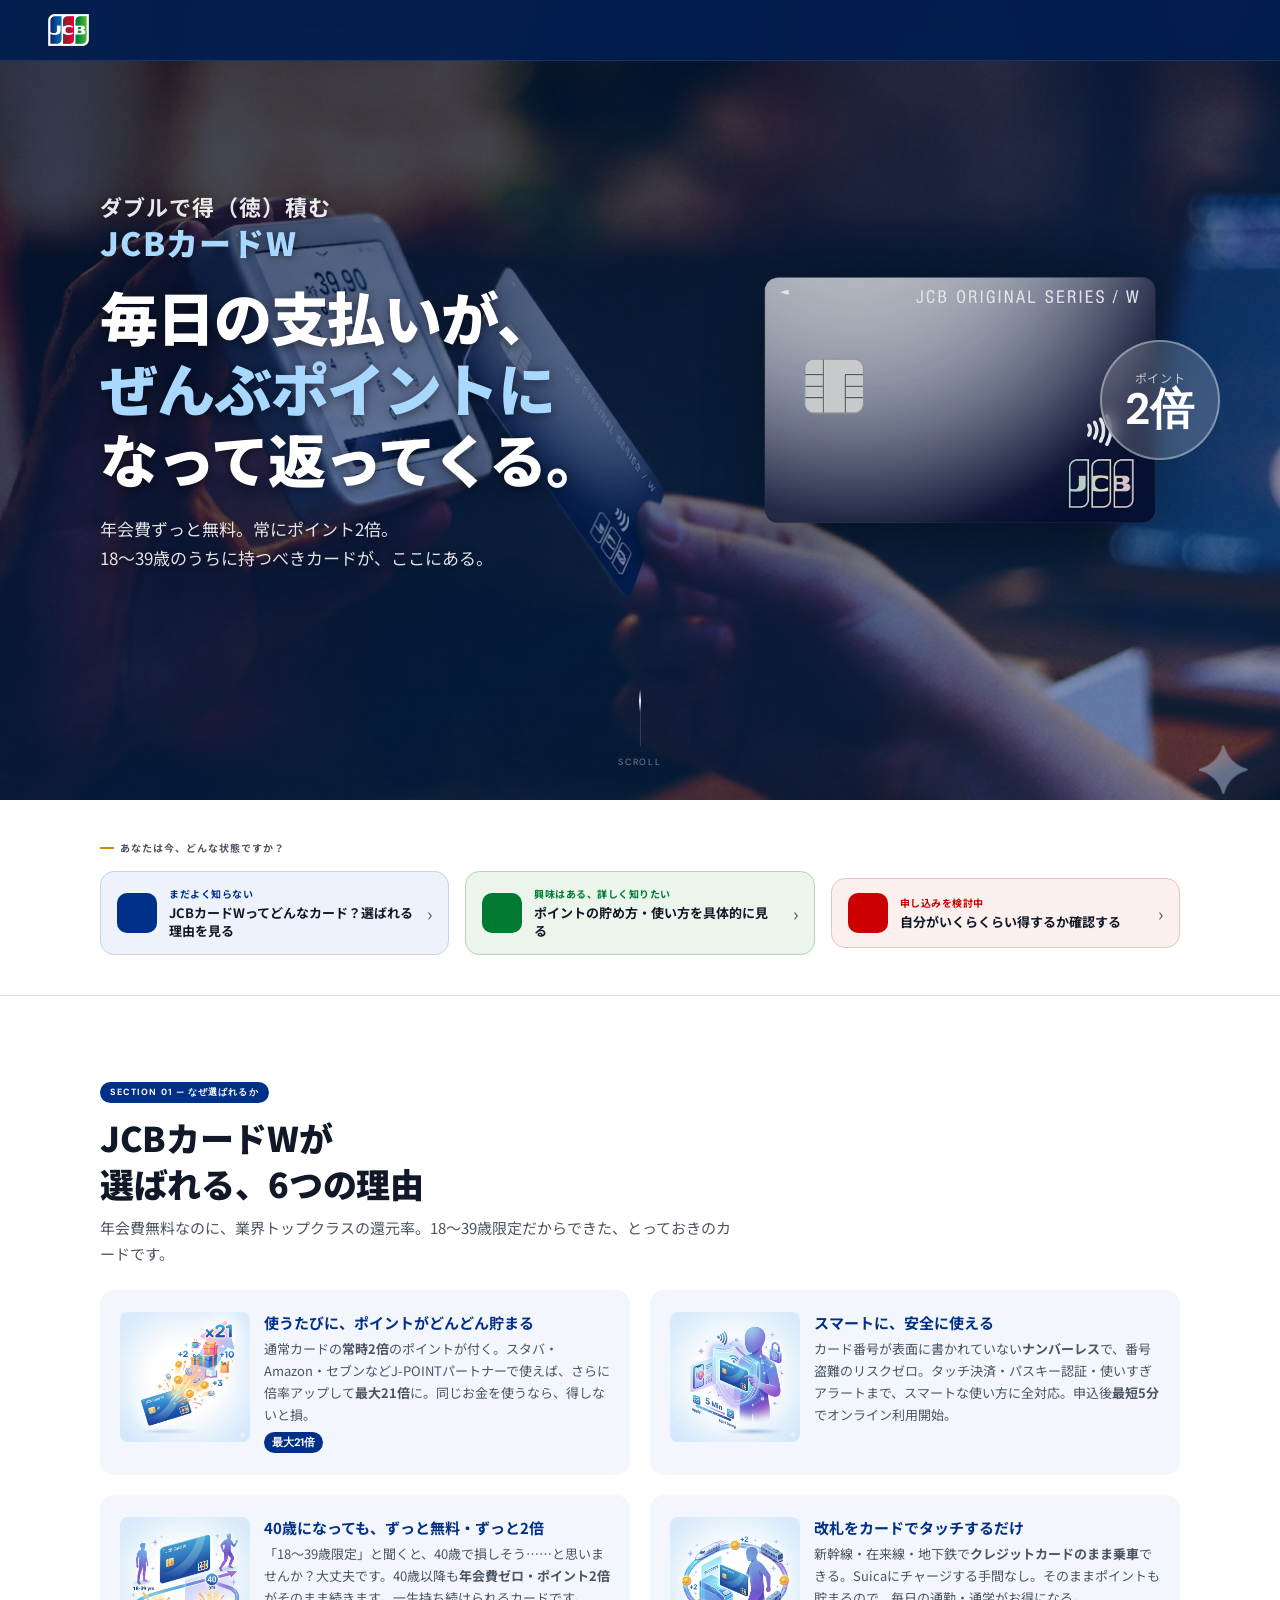
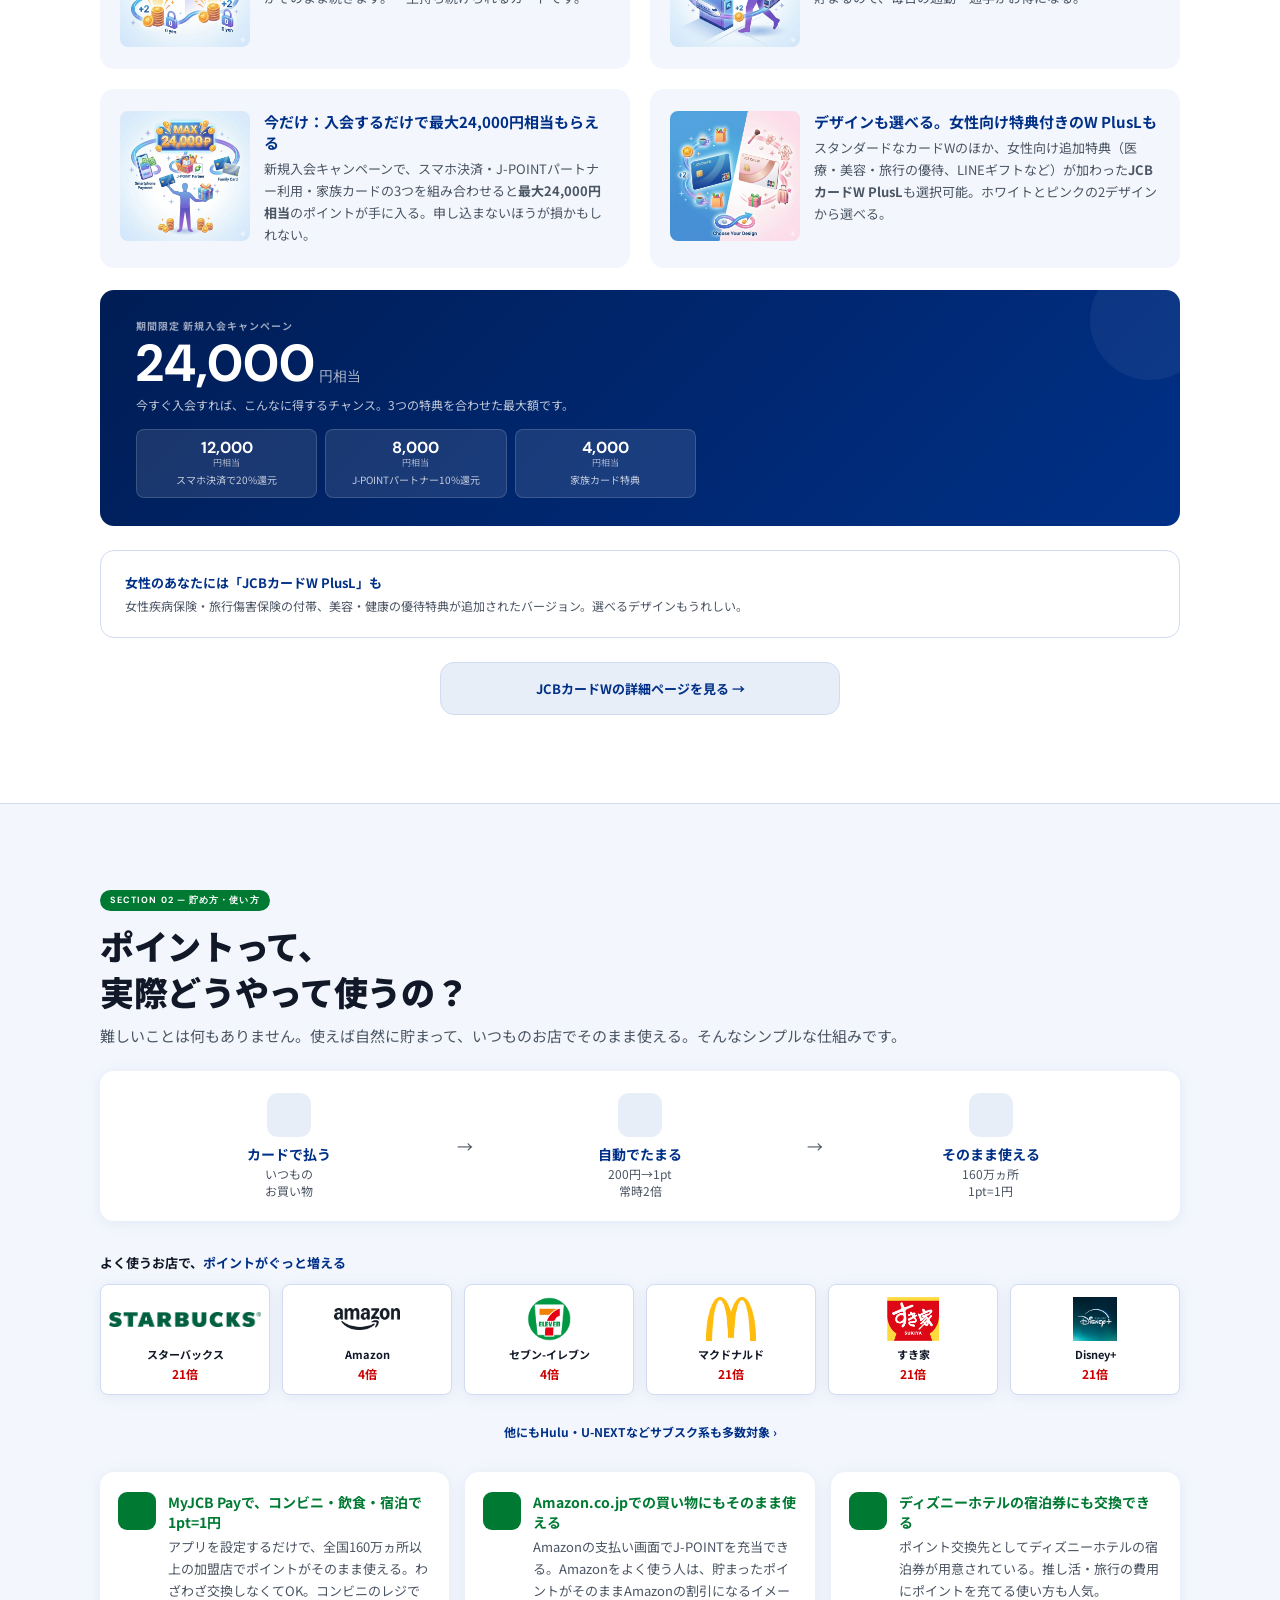
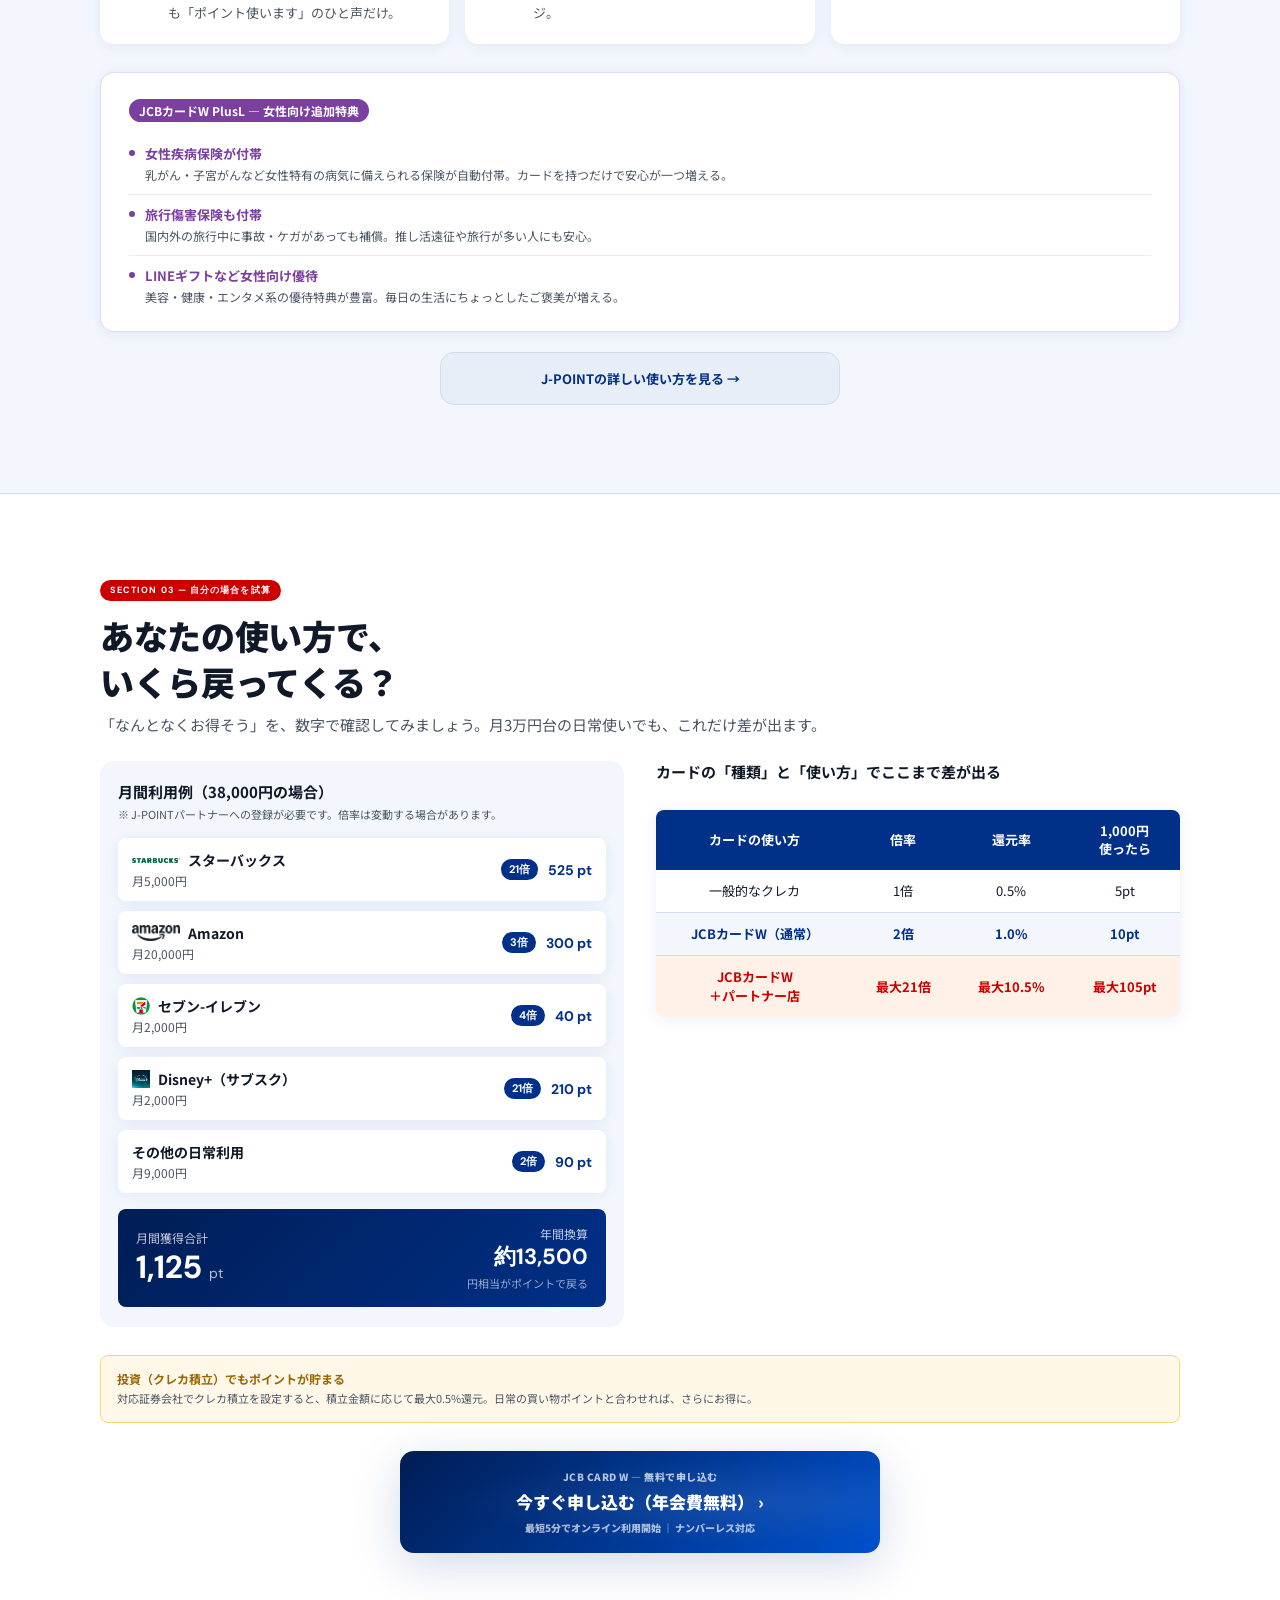
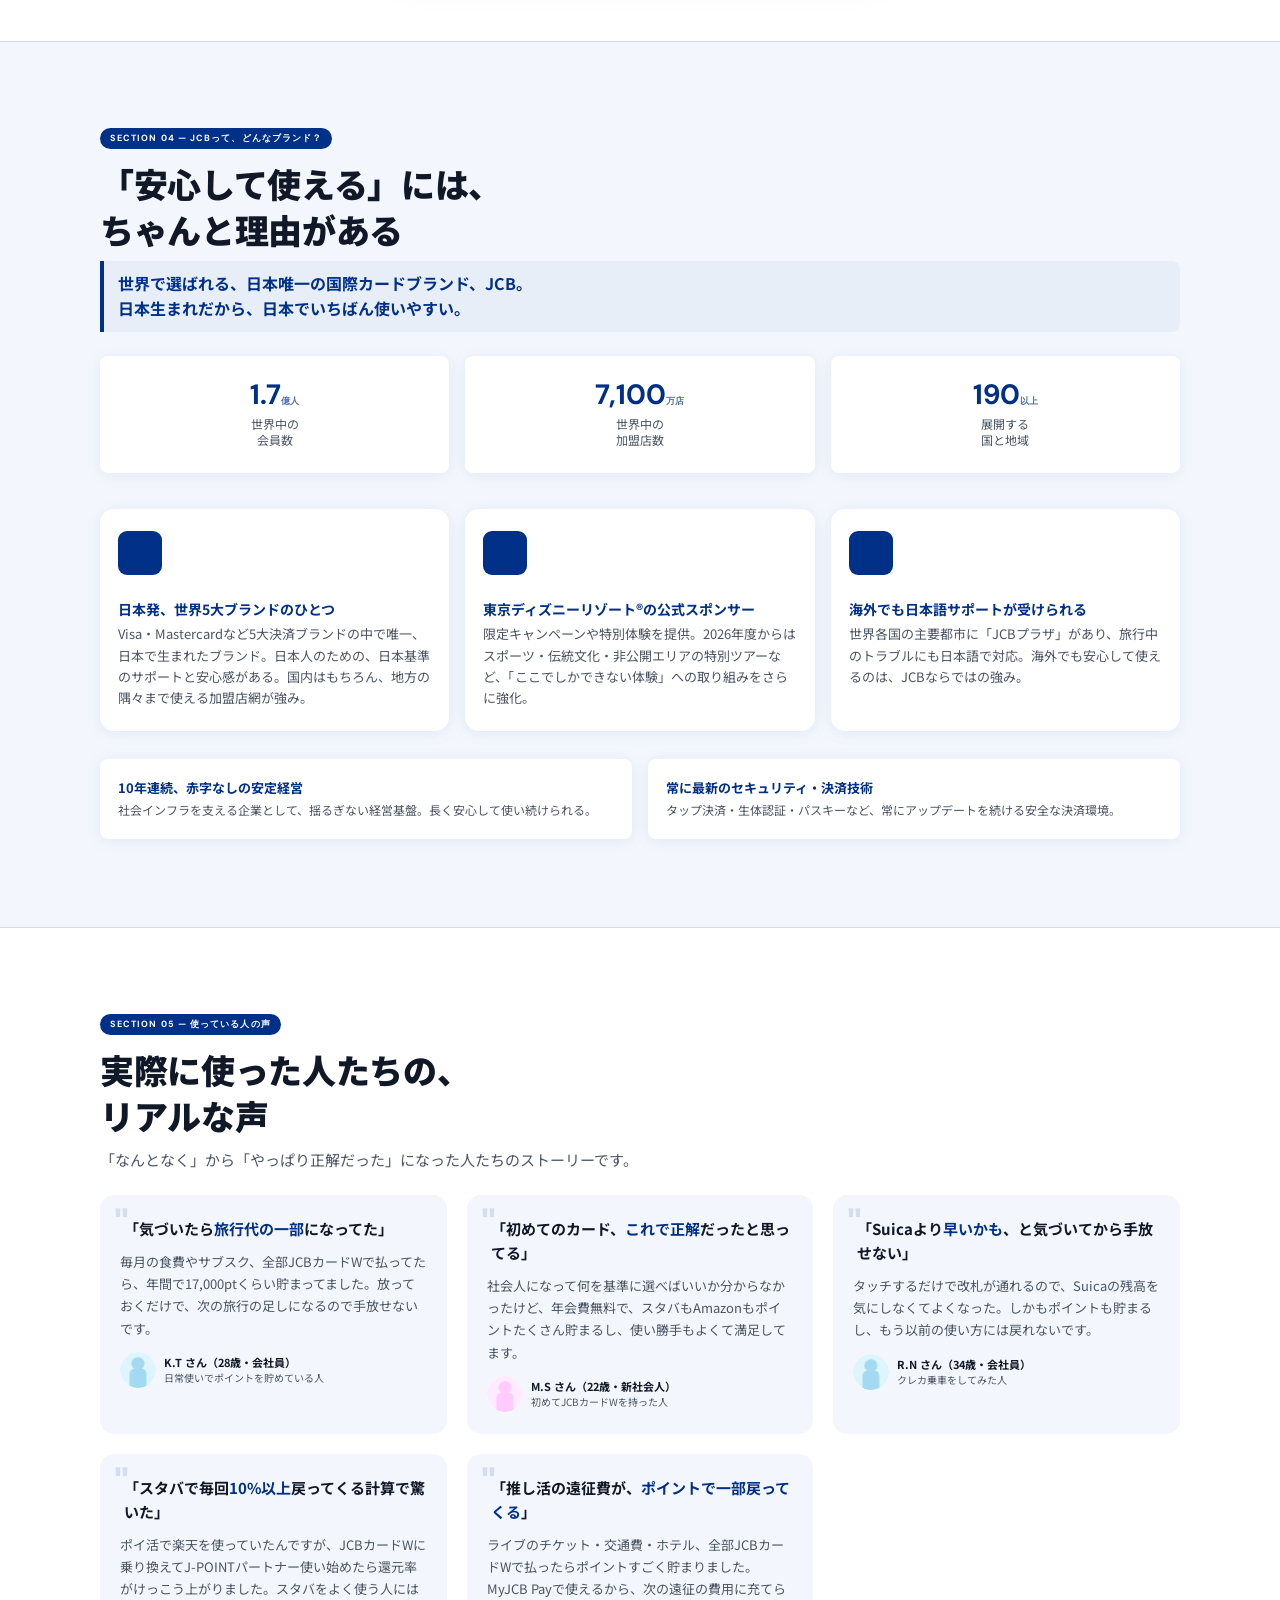
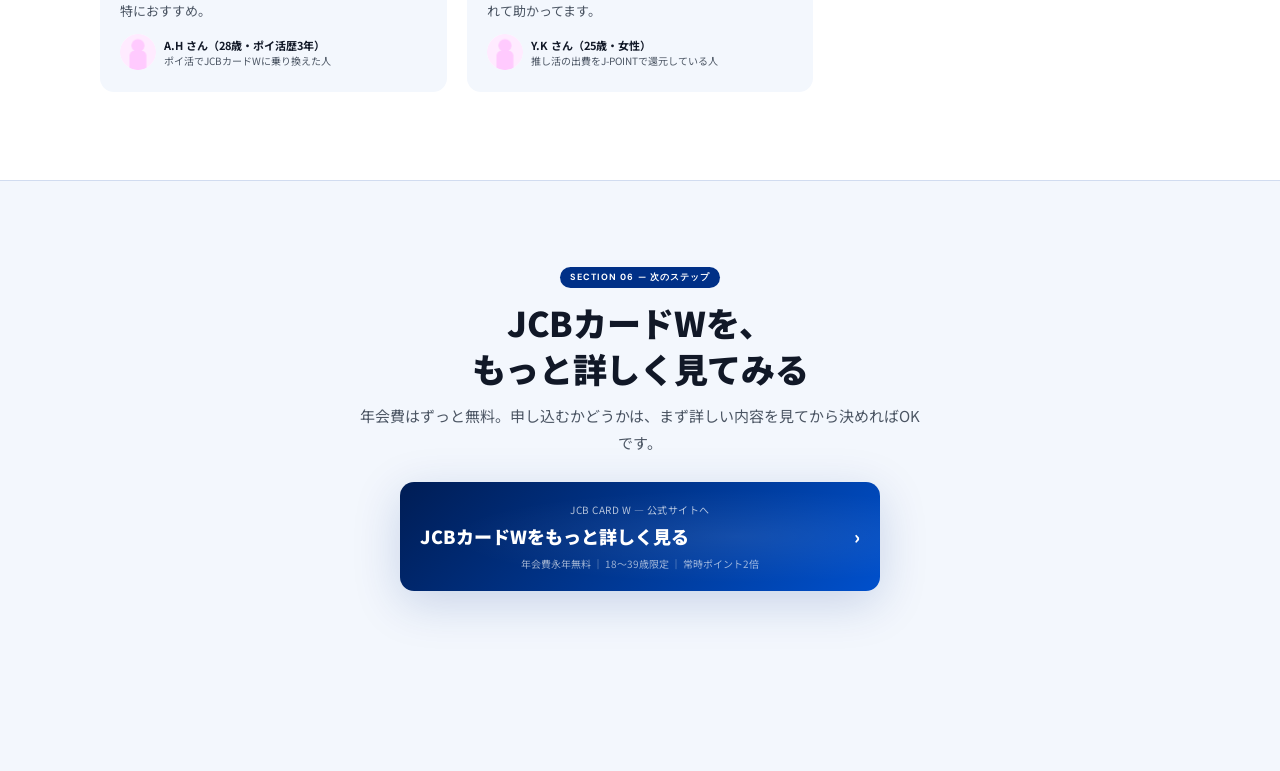
==== commit a709966e: "card_w_awareness: ヒーローキャッチコピー追加・パートナーポイント倍率を修正 - ヒーロータグを「ダブルで得（徳）積む / JCBカードW」のキャッチコピーに変更 - Amazon・セ" ====
--- a/card_w_awareness/index.html
+++ b/card_w_awareness/index.html
@@ -29,7 +29,10 @@
       <div class="badge-big">2倍</div>
     </div>
     <div class="hero-content">
-      <div class="hero-tag">JCB CARD W</div>
+      <div class="hero-tag">
+        <span class="hero-tag-sub">ダブルで得（徳）積む</span>
+        <span class="hero-tag-main">JCBカードW</span>
+      </div>
       <h1 class="hero-h1">毎日の支払いが、<br><em>ぜんぶポイントに</em><br>なって返ってくる。</h1>
       <p class="hero-sub">年会費ずっと無料。常にポイント2倍。<br>18〜39歳のうちに持つべきカードが、ここにある。</p>
     </div>
@@ -206,22 +209,22 @@
       <div class="partner-chip">
         <div class="partner-ico"><img src="images/logo_amazon.png" alt="Amazon"></div>
         <div class="partner-name">Amazon</div>
-        <div class="partner-pt">3倍</div>
+        <div class="partner-pt">4倍</div>
       </div>
       <div class="partner-chip">
         <div class="partner-ico"><img src="images/logo_seveneleven.png" alt="セブン-イレブン"></div>
         <div class="partner-name">セブン-イレブン</div>
-        <div class="partner-pt">21倍</div>
+        <div class="partner-pt">4倍</div>
       </div>
       <div class="partner-chip">
         <div class="partner-ico"><img src="images/logo_mcdonalds.png" alt="マクドナルド"></div>
         <div class="partner-name">マクドナルド</div>
-        <div class="partner-pt">20倍</div>
+        <div class="partner-pt">21倍</div>
       </div>
       <div class="partner-chip">
         <div class="partner-ico"><img src="images/logo_sukiya.png" alt="すき家"></div>
         <div class="partner-name">すき家</div>
-        <div class="partner-pt">20倍</div>
+        <div class="partner-pt">21倍</div>
       </div>
       <div class="partner-chip">
         <div class="partner-ico"><img src="images/logo_disney_plus.jpg" alt="Disney+"></div>
@@ -322,8 +325,8 @@
             <div class="sim-store-name"><img src="images/logo_seveneleven.png" alt="" class="sim-logo">セブン-イレブン</div>
             <div class="sim-store-amount">月2,000円</div>
           </div>
-          <div class="sim-multi">21倍</div>
-          <div class="sim-pt">210 pt</div>
+          <div class="sim-multi">4倍</div>
+          <div class="sim-pt">40 pt</div>
         </div>
         <div class="sim-row">
           <div class="sim-store">
@@ -345,11 +348,11 @@
       <div class="sim-total">
         <div>
           <div class="sim-total-label">月間獲得合計</div>
-          <div class="sim-total-num">1,335 <span style="font-size:14px;font-weight:400;opacity:.7">pt</span></div>
+          <div class="sim-total-num">1,125 <span style="font-size:14px;font-weight:400;opacity:.7">pt</span></div>
         </div>
         <div class="sim-total-right">
           <div class="sim-total-label">年間換算</div>
-          <div style="font-family:var(--en);font-size:22px;font-weight:700;color:#fff;">約16,000</div>
+          <div style="font-family:var(--en);font-size:22px;font-weight:700;color:#fff;">約13,500</div>
           <div class="sim-total-sub">円相当がポイントで戻る</div>
         </div>
       </div>
--- a/card_w_awareness/css/style.css
+++ b/card_w_awareness/css/style.css
@@ -55,8 +55,8 @@
    § ヒーロー
 ═══════════════════════════════════════════ */
 .hero {
-  position: relative; aspect-ratio: 1264 / 842; min-height: 360px;
-  display: flex; flex-direction: column; justify-content: flex-end;
+  position: relative; min-height: 500px;
+  display: flex; flex-direction: column;
   overflow: hidden;
 }
 .hero-bg {
@@ -77,8 +77,8 @@
 }
 /* ×2バッジ */
 .hero-badge {
-  position: absolute; top: 24%; right: 52px;
-  width: 68px; height: 68px; border-radius: 50%;
+  position: absolute; top: 20%; right: 20px;
+  width: 64px; height: 64px; border-radius: 50%;
   background: rgba(255,255,255,.18);
   border: 2px solid rgba(255,255,255,.36);
   backdrop-filter: blur(8px);
@@ -91,9 +91,9 @@
 
 /* カード装飾 */
 .hero-card-deco {
-  position: absolute; top: 50%; left: 50%;
-  transform: translate(-50%, -60%);
-  width: 260px;
+  position: absolute; top: 38%; left: 50%;
+  transform: translate(-50%, -50%);
+  width: 220px;
   opacity: .92;
   pointer-events: none;
   filter: drop-shadow(0 10px 32px rgba(0,0,0,.45));
@@ -105,16 +105,29 @@
 
 .hero-content {
   position: relative; z-index: 2;
-  padding: 0 24px 36px;
+  padding: 0 24px 20px;
+  margin-top: auto;
 }
 .hero-tag {
-  display: inline-block;
-  background: rgba(255,255,255,.13);
-  border: 1px solid rgba(255,255,255,.22);
-  border-radius: 20px; padding: 5px 14px;
-  font-size: 11px; color: rgba(255,255,255,.85);
-  letter-spacing: .07em; margin-bottom: 14px;
-  backdrop-filter: blur(4px);
+  display: flex;
+  flex-direction: column;
+  margin-bottom: 10px;
+  text-shadow: 0 1px 8px rgba(0,0,0,.45);
+  animation: fadeUp .8s both;
+}
+.hero-tag-sub {
+  font-size: 18px;
+  font-weight: 700;
+  color: rgba(255,255,255,.9);
+  letter-spacing: .05em;
+  line-height: 1.4;
+}
+.hero-tag-main {
+  font-size: 26px;
+  font-weight: 900;
+  color: #a8d8ff;
+  letter-spacing: .04em;
+  line-height: 1.3;
 }
 .hero-h1 {
   font-size: 30px; font-weight: 900;
@@ -131,8 +144,9 @@
   animation: fadeUp .8s .35s both;
 }
 .hero-scroll {
-  position: absolute; bottom: 28px; left: 50%;
-  transform: translateX(-50%);
+  position: relative;
+  align-self: center;
+  padding-bottom: 28px;
   display: flex; flex-direction: column; align-items: center; gap: 10px;
   color: rgba(255,255,255,.45); font-family: var(--en);
   font-size: 9px; letter-spacing: .2em;
@@ -705,6 +719,11 @@
    BP: sm=600px  md=768px  lg=1024px  xl=1280px
 ═══════════════════════════════════════════════════════════════ */
 
+/* ── スマホのみ：カード券面を右寄せ（バッジが右肩に被る） ── */
+@media (max-width: 599px) {
+  .hero-card-deco { left: 64%; }
+}
+
 /* ── 共通：LP幅の拡張 ───────────────────────────────────── */
 @media (min-width: 600px) {
   :root { --max: 100%; }
@@ -719,11 +738,17 @@
   .second-view { padding-left: 40px; padding-right: 40px; }
 
   /* ヒーロー */
+  .hero { justify-content: flex-end; }
   .hero-h1 { font-size: 38px; }
-  .hero-content { padding: 0 40px 52px; }
+  .hero-content { padding: 0 40px 52px; margin-top: 0; }
   .hero-badge { width: 88px; height: 88px; top: 26%; right: 68px; }
   .badge-big { font-size: 34px; }
   .hero-card-deco { width: 340px; }
+  .hero-scroll {
+    position: absolute; bottom: 28px;
+    left: 50%; transform: translateX(-50%);
+    width: max-content; padding-bottom: 0; align-self: auto;
+  }
 
   /* 6つの理由：2カラム */
   .reason-grid { display: grid; grid-template-columns: 1fr 1fr; gap: 16px; }
@@ -759,7 +784,7 @@
 
   /* ─ ヒーロー：左テキスト / 右装飾 */
   .hero {
-    min-height: auto; max-height: 800px;
+    aspect-ratio: 1264 / 842; min-height: auto; max-height: 800px;
     width: 100vw; margin-left: calc(50% - 50vw);
     flex-direction: row; align-items: stretch; justify-content: flex-start;
   }
@@ -771,10 +796,13 @@
     display: flex; flex-direction: column; justify-content: center;
     padding: 60px 0 60px max(80px, calc(50vw - 520px));
     width: auto; max-width: calc(max(648px, 50vw - 520px + 648px)); flex-shrink: 0;
+    margin-top: 0;
   }
   .hero-h1 { font-size: 52px; line-height: 1.22; margin-bottom: 20px; }
   .hero-sub { font-size: 17px; margin-bottom: 36px; }
-  .hero-tag { font-size: 13px; margin-bottom: 18px; }
+  .hero-tag { margin-bottom: 18px; }
+  .hero-tag-sub { font-size: 22px; }
+  .hero-tag-main { font-size: 32px; }
   .hero-badge {
     top: 50%; transform: translateY(-50%);
     right: auto; left: calc(50vw + 440px);
@@ -788,7 +816,11 @@
     transform: translate(-50%, -50%);
     width: 400px; opacity: .90;
   }
-  .hero-scroll { bottom: 32px; }
+  .hero-scroll {
+    position: absolute; bottom: 32px;
+    left: 0; right: 0;
+    padding-bottom: 0; align-self: auto;
+  }
   .hero-scroll::after { animation-duration: 1.6s; }
 
   /* ─ 2ndビュー：3ボタン横並び */
